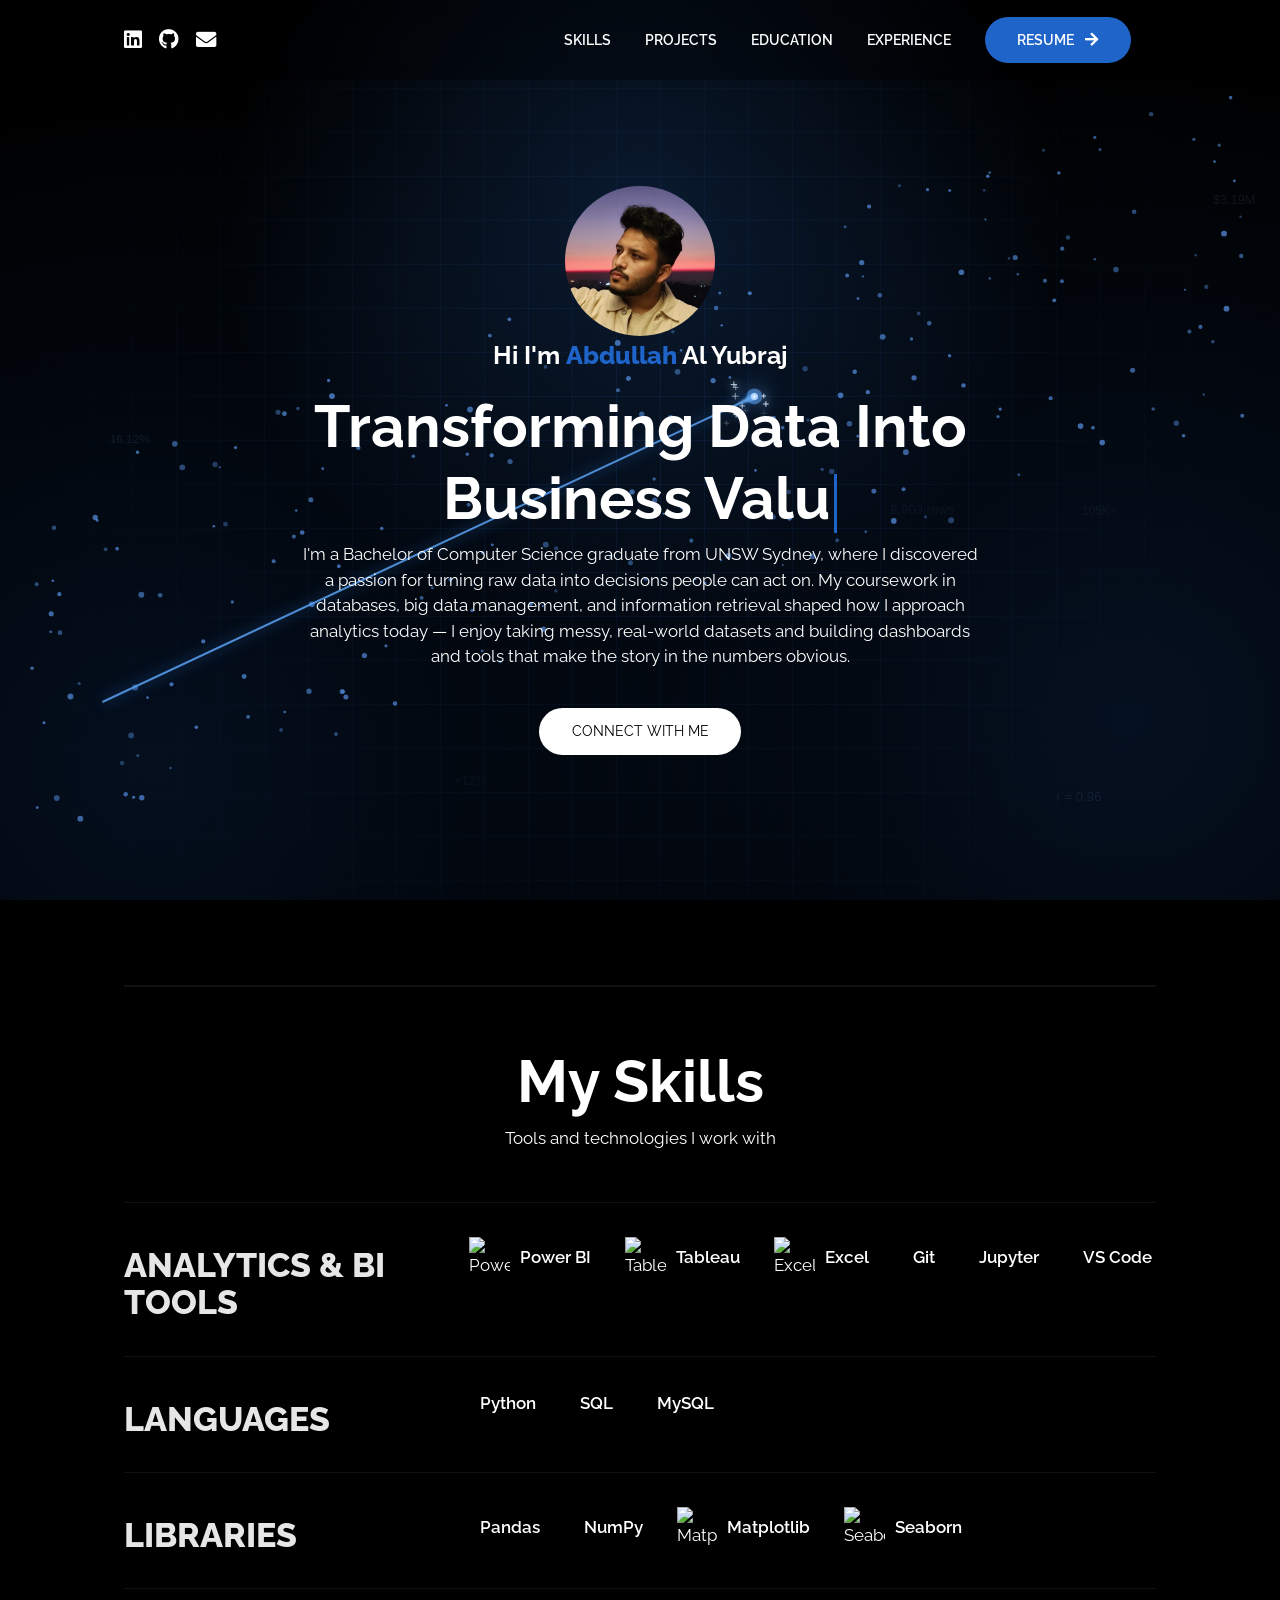
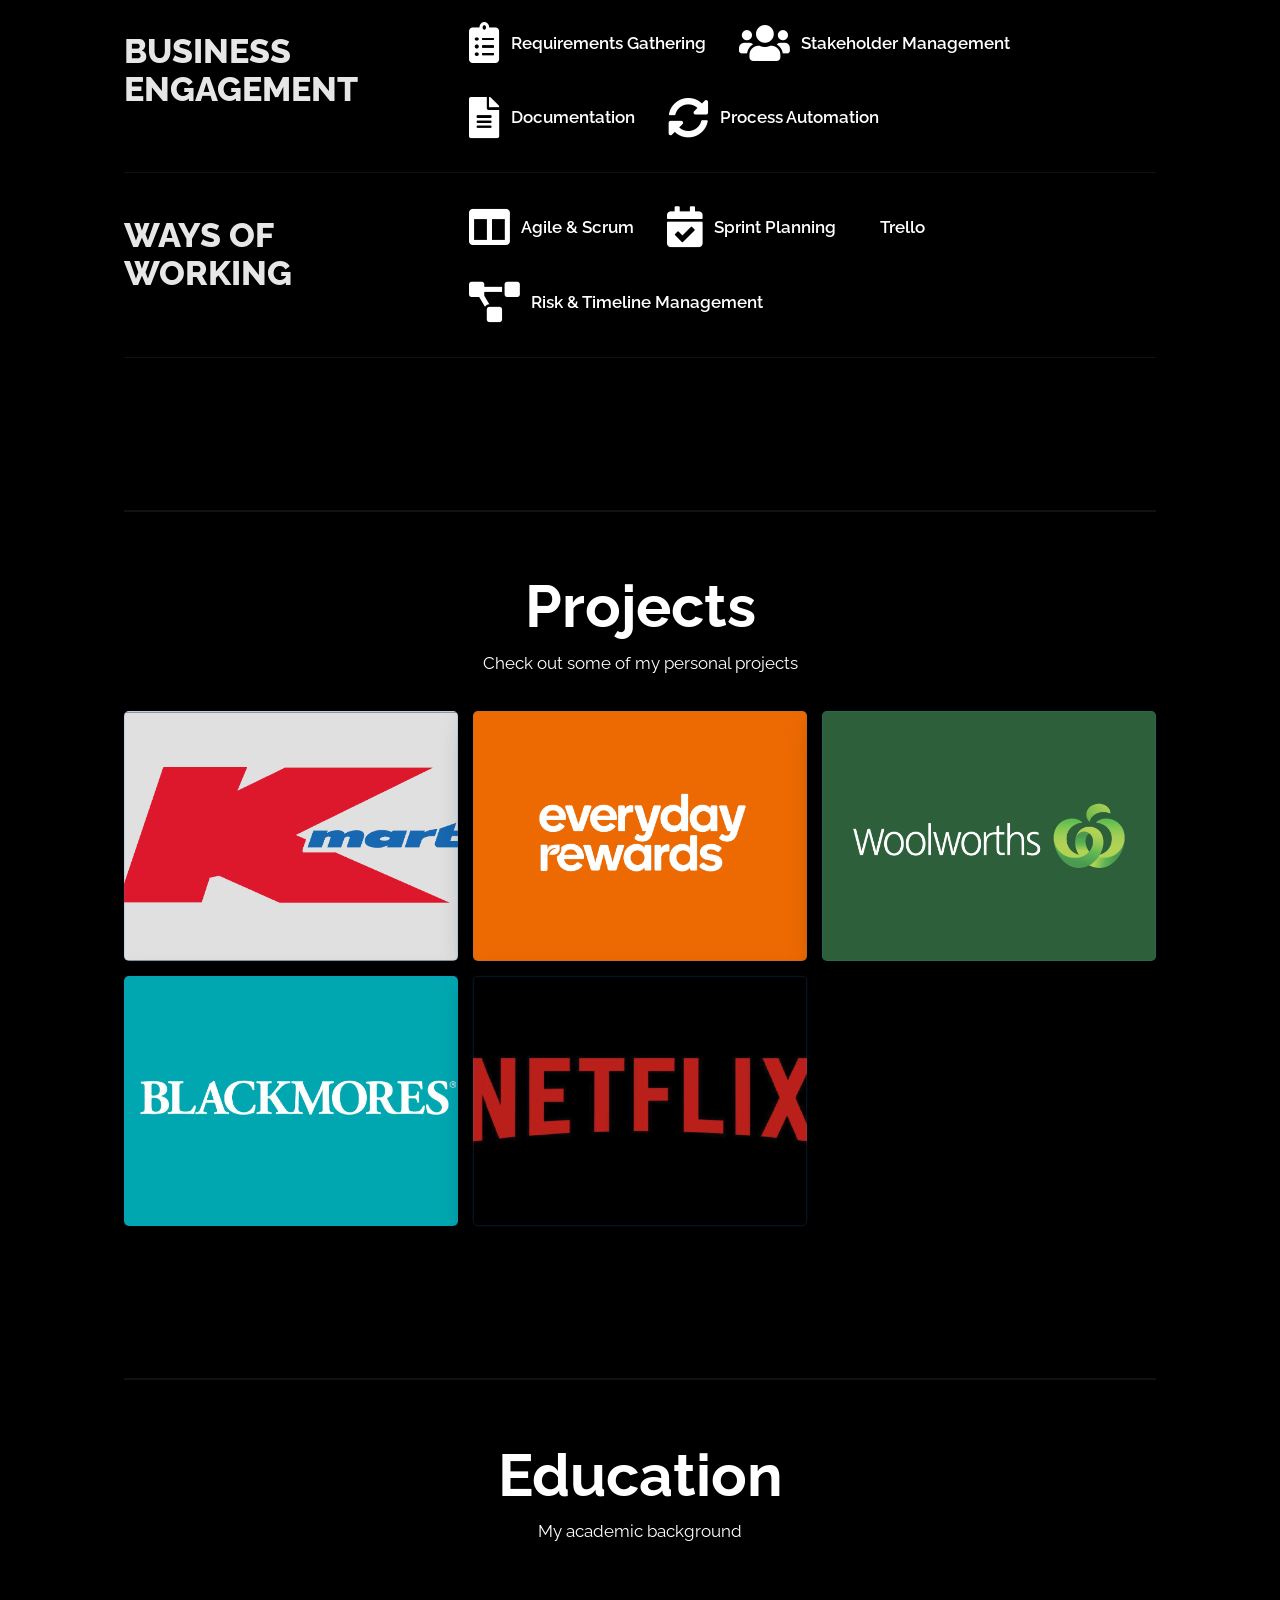
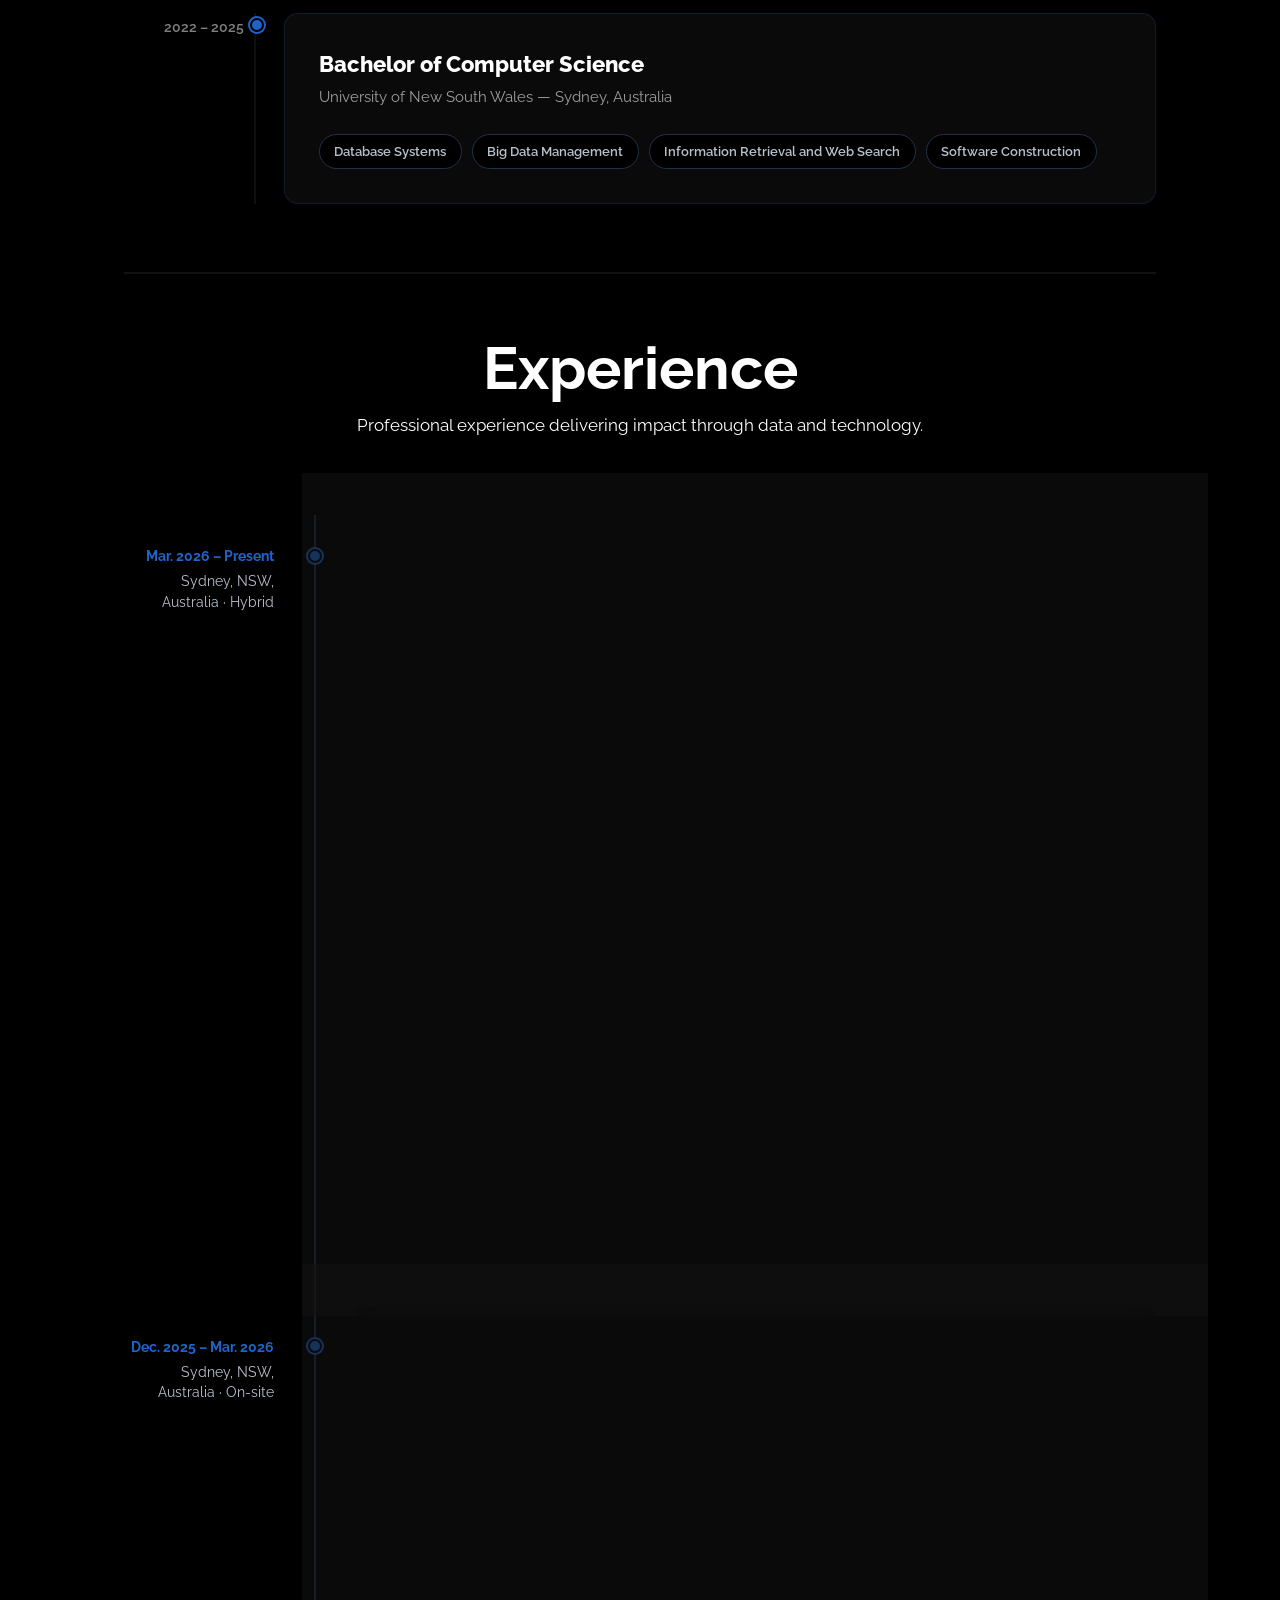
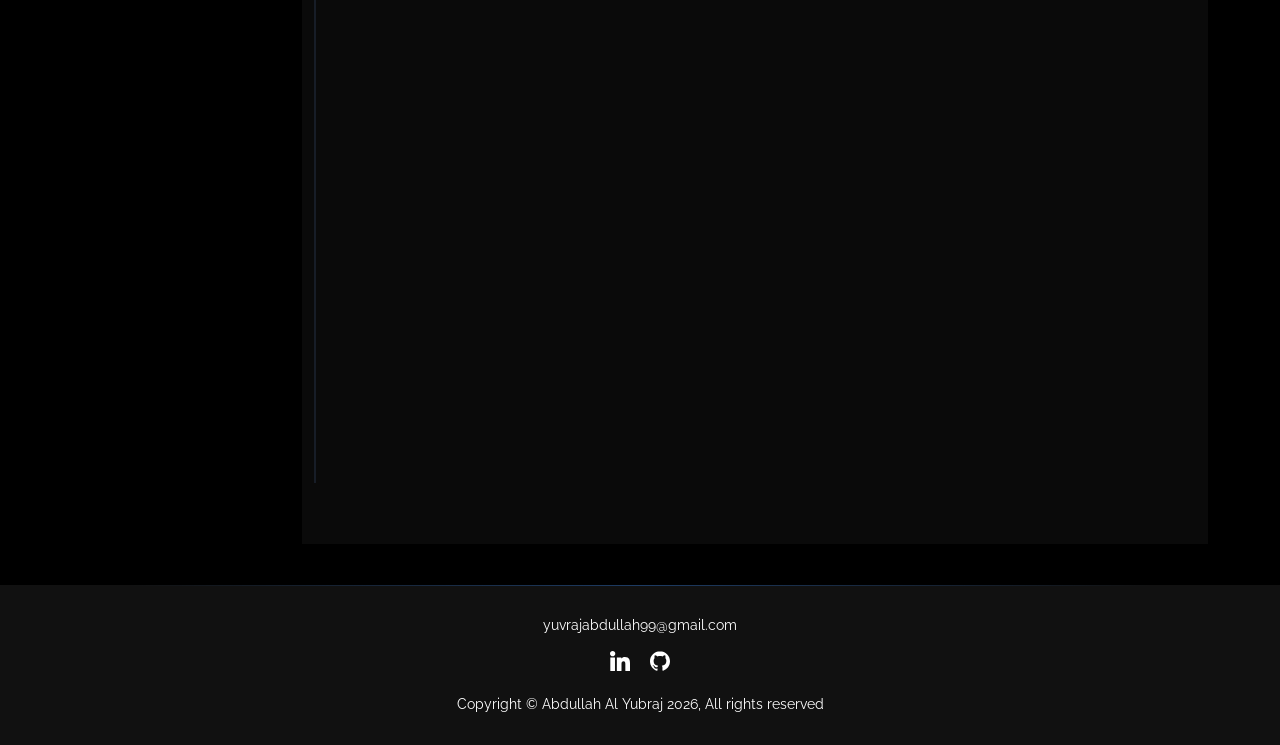
==== index.html @ d374ff78 "Added project files" ====
<!DOCTYPE html>
<html lang="en" data-theme="dark">
  <head>
    <meta charset="UTF-8" />
    <meta name="viewport" content="width=device-width, initial-scale=1.0" />
    <title>Abdullah Al Yubraj | Data Analyst</title>
    <meta name="description" content="Abdullah Al Yubraj | Data Analyst Portfolio" />
    <link rel="stylesheet" href="https://use.fontawesome.com/releases/v5.15.4/css/all.css" integrity="sha384-DyZ88mC6Up2uqS4h/KRgHuoeGwBcD4Ng9SiP4dIRy0EXTlnuz47vAwmeGwVChigm" crossorigin="anonymous" />
    <link rel="stylesheet" href="https://cdn.jsdelivr.net/gh/devicons/devicon@latest/devicon.min.css" />
    <link rel="stylesheet" href="css/style.css" />
    <link rel="stylesheet" href="css/utilities.css" />
    <link rel="stylesheet" href="css/enhancements.css" />
    <link rel="icon" type="image/svg+xml" href="assets/favicon.svg">
  </head>
  <body>
    <div class="page-transition"></div>

    <header id="hero">
      <nav class="navbar">
        <div class="container">
          <div class="nav-social">
            <a href="https://www.linkedin.com/in/abdullah-al-yubraj-245a96209" target="_blank" aria-label="LinkedIn"><i class="fab fa-linkedin"></i></a>
            <a href="https://github.com/yuvrajabdullah99" target="_blank" aria-label="GitHub"><i class="fab fa-github"></i></a>
            <a href="mailto:yuvrajabdullah99@gmail.com" aria-label="Email"><i class="fas fa-envelope"></i></a>
          </div>
          <ul class="nav-menu">
            <li><a class="nav-link" href="#skills">SKILLS</a></li>
            <li><a class="nav-link" href="#projects">PROJECTS</a></li>
            <li><a class="nav-link" href="#education">EDUCATION</a></li>
            <li><a class="nav-link" href="#experience">EXPERIENCE</a></li>
            <li>
              <a class="nav-link btn btn-primary" href="assets/resume/Abdullah_Al_Yubraj_Resume.pdf" target="_blank">RESUME <i class="fas fa-arrow-right"></i></a>
            </li>
          </ul>
          <div class="hamburger">
            <span class="bar"></span>
            <span class="bar"></span>
            <span class="bar"></span>
          </div>
        </div>
      </nav>

      <section class="header-container">
        <img class="profile-image" src="assets/profile.jpg" alt="Abdullah Al Yubraj" />
        <h1>Hi I'm <span class="highlight">Abdullah</span> Al Yubraj</h1>
        <div class="content-text">
          <h2 id="typing-line-1"></h2>
          <h2 id="typing-line-2"></h2>
          <p>I'm a Bachelor of Computer Science graduate from UNSW Sydney, where I discovered a passion for
             turning raw data into decisions people can act on. My coursework in databases, big data
             management, and information retrieval shaped how I approach analytics today — I enjoy taking
             messy, real-world datasets and building dashboards and tools that make the story in the
             numbers obvious.</p>
        </div>
        <a href="#footer" class="btn btn-secondary">Connect With Me</a>
      </section>
    </header>

    <!-- Skills -->
    <section id="skills" class="skills-container container fade-up">
      <div class="division"></div>
      <div class="content-text">
        <h2>My Skills</h2>
        <p>Tools and technologies I work with</p>
      </div>
      <div class="skills-grid">
        <div class="skill-row">
          <h3 class="category-label">Analytics & BI <br>Tools</h3>
          <div class="skill-icons">
            <div class="skill-icon"><img src="https://img.icons8.com/color/96/power-bi.png" alt="Power BI" /><span>Power BI</span></div>
            <div class="skill-icon"><img src="https://img.icons8.com/color/96/tableau-software.png" alt="Tableau" /><span>Tableau</span></div>
            <div class="skill-icon"><img src="https://img.icons8.com/color/96/microsoft-excel-2019--v1.png" alt="Excel" /><span>Excel</span></div>
            <div class="skill-icon"><i class="devicon-git-plain colored"></i><span>Git</span></div>
            <div class="skill-icon"><i class="devicon-jupyter-plain colored"></i><span>Jupyter</span></div>
            <div class="skill-icon"><i class="devicon-vscode-plain colored"></i><span>VS Code</span></div>
          </div>
        </div>
        <div class="skill-row">
          <h3 class="category-label">Languages</h3>
          <div class="skill-icons">
            <div class="skill-icon"><i class="devicon-python-plain colored"></i><span>Python</span></div>
            <div class="skill-icon"><i class="devicon-azuresqldatabase-plain colored"></i><span>SQL</span></div>
            <div class="skill-icon"><i class="devicon-mysql-plain colored"></i><span>MySQL</span></div>
          </div>
        </div>
        <div class="skill-row">
          <h3 class="category-label">Libraries</h3>
          <div class="skill-icons">
            <div class="skill-icon"><i class="devicon-pandas-plain colored"></i><span>Pandas</span></div>
            <div class="skill-icon"><i class="devicon-numpy-plain colored"></i><span>NumPy</span></div>
            <div class="skill-icon"><img src="https://img.icons8.com/color/96/matplotlib.png" alt="Matplotlib" /><span>Matplotlib</span></div>
           <div class="skill-icon"><img src="https://seaborn.pydata.org/_images/logo-mark-lightbg.svg" alt="Seaborn" /><span>Seaborn</span></div>
          </div>
        </div>
        <div class="skill-row">
          <h3 class="category-label">Business <br>Engagement</h3>
          <div class="skill-icons">
            <div class="skill-icon"><i class="fas fa-clipboard-list"></i><span>Requirements Gathering</span></div>
            <div class="skill-icon"><i class="fas fa-users"></i><span>Stakeholder Management</span></div>
            <div class="skill-icon"><i class="fas fa-file-alt"></i><span>Documentation</span></div>
            <div class="skill-icon"><i class="fas fa-sync-alt"></i><span>Process Automation</span></div>
          </div>
        </div>
        <div class="skill-row">
          <h3 class="category-label">Ways of <br>Working</h3>
          <div class="skill-icons">
            <div class="skill-icon"><i class="fas fa-columns"></i><span>Agile & Scrum</span></div>
            <div class="skill-icon"><i class="fas fa-calendar-check"></i><span>Sprint Planning</span></div>
            <div class="skill-icon"><i class="devicon-trello-plain colored"></i><span>Trello</span></div>
            <div class="skill-icon"><i class="fas fa-project-diagram"></i><span>Risk & Timeline Management</span></div>
          </div>
        </div>
      </div>
    </section>

    <!-- Projects -->
    <section id="projects" class="project-container container fade-up">
      <div class="division"></div>
      <div class="content-text">
        <h2>Projects</h2>
        <p>Check out some of my personal projects</p>
      </div>
      <article class="project">
        <!-- Project 1 - KMART -->
        <div class="card project-link-card" data-href="project-kmart.html">
          <div class="project-info">
            <div class="project-bio">
              <h3>Kmart Sales Dashboard</h3>
              <p>Excel · Pivot Tables · Dashboard Design</p>
            </div>
            <div class="project-link">
              <a href="project-kmart.html"><i class="fas fa-globe"></i></a>
            </div>
          </div>
        </div>
        <!-- Project 2 - Everyday Rewards -->
<div class="card project-link-card" data-href="project-edr.html">
  <div class="project-info">
    <div class="project-bio">
      <h3>Everyday Rewards Dashboard</h3>
      <p>Power BI · DAX · Loyalty KPI Tracking</p>
    </div>
    <div class="project-link">
      <a href="project-edr.html"><i class="fas fa-globe"></i></a>
    </div>
  </div>
</div>
        <!-- Project 3 - Woolworths Dark Store Shelf Planner -->
        <div class="card project-link-card" data-href="project-darkstore.html">
          <div class="project-info">
            <div class="project-bio">
              <h3>Dark Store Shelf Planner</h3>
              <p>Excel · Correlation Analysis · Interactive Planner</p>
            </div>
            <div class="project-link">
              <a href="project-darkstore.html"><i class="fas fa-globe"></i></a>
            </div>
          </div>
        </div>
        <!-- Project 4 - Blackmores HR Analytics -->
        <div class="card project-link-card" data-href="project-blackmores.html">
          <div class="project-info">
            <div class="project-bio">
              <h3>Blackmores HR Analytics Dashboard</h3>
              <p>Tableau · Calculated Fields · Attrition Analysis</p>
            </div>
            <div class="project-link">
              <a href="project-blackmores.html"><i class="fas fa-globe"></i></a>
            </div>
          </div>
        </div>
        <!-- Project 5 - Netflix Viewing Analytics -->
        <div class="card project-link-card" data-href="project-netflix.html">
          <div class="project-info">
            <div class="project-bio">
              <h3>Netflix Viewing Analytics</h3>
              <p>Excel · Correlation Analysis · Recommender</p>
            </div>
            <div class="project-link">
              <a href="project-netflix.html"><i class="fas fa-globe"></i></a>
            </div>
          </div>
        </div>
      </article>
    </section>

    <!-- Education -->
    <section id="education" class="timeline-section container fade-up">
      <div class="division"></div>
      <div class="content-text">
        <h2>Education</h2>
        <p>My academic background</p>
      </div>
      <div class="timeline">
        <div class="timeline-item">
          <div class="timeline-date">2022 – 2025</div>
          <div class="timeline-dot"></div>
          <div class="timeline-content">
            <h3>Bachelor of Computer Science</h3>
            <p class="timeline-place">University of New South Wales — Sydney, Australia</p>
            <div class="exp-tech-list">
              <span class="exp-tech">Database Systems</span>
              <span class="exp-tech">Big Data Management</span>
              <span class="exp-tech">Information Retrieval and Web Search</span>
              <span class="exp-tech">Software Construction</span>
            </div>
          </div>
        </div>
      </div>
    </section>

    <!-- Experience -->
     <section id="experience" class="timeline-section container fade-up">
      <div class="division"></div>
      <div class="content-text">
        <h2>Experience</h2>
        <p>Professional experience delivering impact through data and technology.</p>
      </div>

      <div class="exp-timeline">
        <!-- Operations Data Analyst -->
        <div class="exp-entry">
          <div class="exp-date-col">
            <div class="exp-date">Mar. 2026 – Present</div>
            <div class="exp-location">Sydney, NSW, Australia · Hybrid</div>
          </div>
          <div class="exp-dot"></div>
          <div class="exp-card">
            <div class="exp-card__top">
              <div>
                <h3 class="exp-role">Operations Data Analyst</h3>
                <p class="exp-company">The Data Analytics Institute</p>
              </div>
              <span class="exp-badge">Full Time</span>
            </div>
            <p class="exp-desc">An analytics-driven organisation running cohort-based programs, with work spanning marketing performance, learner engagement, and financial reporting.</p>

            <div class="exp-kpi-grid">
              <div class="exp-kpi">
                <div class="exp-kpi__icon"><i class="fas fa-share-alt"></i></div>
                <div><div class="exp-kpi__num">20%</div><div class="exp-kpi__label">Increase in Cross-Channel Engagement</div></div>
              </div>
              <div class="exp-kpi">
                <div class="exp-kpi__icon"><i class="fas fa-graduation-cap"></i></div>
                <div><div class="exp-kpi__num">500+</div><div class="exp-kpi__label">Learners Analysed for Completion Trends</div></div>
              </div>
              <div class="exp-kpi">
                <div class="exp-kpi__icon"><i class="fas fa-bolt"></i></div>
                <div><div class="exp-kpi__num">~30%</div><div class="exp-kpi__label">Reduction in Manual Reporting Time</div></div>
              </div>
            </div>

            <div class="exp-divider"></div>
            <h4 class="exp-subheading"><i class="fas fa-check-circle"></i> Key Contributions</h4>
            <ul class="exp-contrib-list">
              <li><strong>Social Media Analytics:</strong> Analyzed performance across Meta, Instagram, and LinkedIn, tracking 15+ KPIs (engagement rate, CTR, reach) via Buffer and Excel, contributing to a 20% increase in engagement across channels over one quarter.</li>
              <li><strong>Student Survey Analytics:</strong> Built a survey analytics pipeline in LearnWorlds and Looker, analyzing data from 500+ learners to surface completion trends and identify a 12% drop-off point in course progression.</li>
              <li><strong>Finance & Unit-Economics Reporting:</strong> Delivered reporting across 8 cohorts, consolidating data from Pipedrive and GCP into Excel/Sheets models and Looker dashboards.</li>
              <li><strong>Automation & AI Workflows:</strong> Contributed to automation and AI workflows powering dashboards and pipelines across all three rotations, reducing manual reporting time by an estimated 30% through GCP and Sheets-based automation.</li>
            </ul>

            <div class="exp-tech-list">
              <span class="exp-tech">Excel</span>
              <span class="exp-tech">Google Sheets</span>
              <span class="exp-tech">Looker</span>
              <span class="exp-tech">Buffer</span>
              <span class="exp-tech">LearnWorlds</span>
              <span class="exp-tech">Pipedrive</span>
              <span class="exp-tech">GCP</span>
            </div>
          </div>
        </div>

        <!-- Data Analyst Intern -->
        <div class="exp-entry">
          <div class="exp-date-col">
            <div class="exp-date">Dec. 2025 – Mar. 2026</div>
            <div class="exp-location">Sydney, NSW, Australia · On-site</div>
          </div>
          <div class="exp-dot"></div>
          <div class="exp-card">
            <div class="exp-card__top">
              <div>
                <h3 class="exp-role">Data Analyst Intern</h3>
                <p class="exp-company">Lagardere AWPL</p>
              </div>
              <span class="exp-badge">Internship</span>
            </div>
            <p class="exp-desc">A retail and travel operator managing store operations, with category, inventory, and performance reporting across multiple regional teams.</p>

            <div class="exp-kpi-grid">
              <div class="exp-kpi">
                <div class="exp-kpi__icon"><i class="fas fa-database"></i></div>
                <div><div class="exp-kpi__num">5+</div><div class="exp-kpi__label">Source Systems Integrated via Fabric</div></div>
              </div>
              <div class="exp-kpi">
                <div class="exp-kpi__icon"><i class="fas fa-users"></i></div>
                <div><div class="exp-kpi__num">15+</div><div class="exp-kpi__label">Stakeholders Using Dashboards</div></div>
              </div>
              <div class="exp-kpi">
                <div class="exp-kpi__icon"><i class="fas fa-clock"></i></div>
                <div><div class="exp-kpi__num">6+ hrs</div><div class="exp-kpi__label">Manual Work Eliminated per Week</div></div>
              </div>
              <div class="exp-kpi">
                <div class="exp-kpi__icon"><i class="fas fa-tachometer-alt"></i></div>
                <div><div class="exp-kpi__num">40%</div><div class="exp-kpi__label">Faster Reporting Turnaround</div></div>
              </div>
            </div>

            <div class="exp-divider"></div>
            <h4 class="exp-subheading"><i class="fas fa-check-circle"></i> Key Contributions</h4>
            <ul class="exp-contrib-list">
              <li><strong>Data Pipeline Engineering:</strong> Built end-to-end data pipelines in Microsoft Fabric to extract, transform, and load retail data from 5+ source systems, streamlining reporting for store performance, category sales, and inventory metrics.</li>
              <li><strong>Dashboard Development:</strong> Designed and deployed interactive Power BI dashboards tracking category-level sales performance, store/outlet metrics, and inventory levels, used by 15+ stakeholders across 4 regional teams.</li>
              <li><strong>Reporting Automation:</strong> Automated weekly reporting workflows using Power Automate, eliminating 6+ hours of manual work per week and ensuring 100% on-time delivery to leadership.</li>
              <li><strong>Process Improvement:</strong> Streamlined the reporting cycle from raw data extraction to dashboard delivery, cutting turnaround time by 40%.</li>
            </ul>

            <div class="exp-tech-list">
              <span class="exp-tech">Microsoft Fabric</span>
              <span class="exp-tech">Power BI</span>
              <span class="exp-tech">Power Automate</span>
              <span class="exp-tech">Excel</span>
            </div>
          </div>
        </div>
      </div>
    </section>

    <footer id="footer">
      <div class="container">
        <a href="mailto:yuvrajabdullah99@gmail.com">yuvrajabdullah99@gmail.com</a>
        <div class="social">
          <a href="https://www.linkedin.com/in/abdullah-al-yubraj-245a96209" target="_blank"><img src="./assets/linkedin-icon.svg" alt="LinkedIn" /></a>
          <a href="https://github.com/yuvrajabdullah99" target="_blank"><img src="./assets/github-icon.svg" alt="GitHub" /></a>
        </div>
        <p>Copyright &copy; Abdullah Al Yubraj <span id="datee"></span>, All rights reserved</p>
      </div>
    </footer>

    <script src="js/script.js"></script>
    <script src="js/background.js"></script>
  </body>
</html>
---- css/style.css ----
@import url(https://fonts.googleapis.com/css?family=Raleway:100,200,300,400,500,600,700,800,900);

/* Variables */
:root {
  --primary-color: #1F64C9;
  --primary-hover: #1855AD;
  --primary-active: #154A96;
  --secondary-color: #1855AD;
  --light-blue: #EAF3FF;
  --bg-tint: #F7FBFF;
  --bg-primary: #ffffff;
  --text-color: #1E293B;
  --text-color-two: #ffffff;
  --text-secondary: #64748B;
  --text-muted: #94A3B8;
  --bg-secondary: #000000;
  --card-background: #ffffff;
  --bg-secondary-two: #111111;
  --border-color: #E5EAF2;
  --divider-color: #EDF2F7;
  --shadow: 0 10px 30px rgba(15, 23, 42, 0.06);
  --shadow-hover: 0 15px 40px rgba(15, 23, 42, 0.08);

  --weight-small: 400;
  --weight-semibold: 600;
  --weight-bold: 800;

  --width-small: 600px;
  --width-medium: 1100px;
  --width-large: 1300px;
}

[data-theme="dark"] {
  --primary-color: #1F64C9;
  --primary-hover: #2F7BE0;
  --primary-active: #154A96;
  --secondary-color: #2F7BE0;
  --light-blue: rgba(31, 100, 201, 0.18);
  --bg-tint: #0B1220;
  --bg-primary: #000000;
  --text-color: #ffffff;
  --text-color-two: #222222;
  --text-secondary: #B8C2CC;
  --text-muted: #8A94A6;
  --bg-secondary: #ffffff;
  --card-background: #111111;
  --bg-secondary-two: #ffffff;
  --border-color: #22314A;
  --divider-color: #1B2536;
  --shadow: 0 2px 10px rgba(95, 95, 95, 0.2);
  --shadow-hover: 0 6px 20px rgba(31, 100, 201, 0.25);
}

html {
  font-size: 106%;
  scroll-behavior: smooth;
}

* {
  margin: 0;
  padding: 0;
  box-sizing: border-box;
}

ul {
  list-style: none;
}

a {
  text-decoration: none;
  color: var(--text-color);
}

body {
  background: var(--bg-primary);
  color: var(--text-color);
  font-family: "Raleway", sans-serif;
  line-height: 1.5;
}

/* Navbar */
.navbar {
  position: fixed;
  top: 0;
  left: 0;
  right: 0;
  z-index: 20;
  background: var(--bg-primary);
}

.navbar .container {
  display: flex;
  align-items: center;
  justify-content: space-between;
  height: 80px;
  width: 100%;
}

.navbar .nav-menu {
  display: flex;
  align-items: center;
  background: var(--bg-primary);
}

.navbar .nav-link {
  margin: 0 1rem;
  font-size: 0.8rem;
  font-weight: var(--weight-semibold);
}

.navbar .btn {
  margin-right: 1.5rem;
}

.fas.fa-arrow-right {
  margin-left: 0.5rem;
  font-size: 0.9rem;
}

/* Nav Social */
.nav-social {
  display: flex;
  align-items: center;
  gap: 1rem;
}

.nav-social a {
  color: var(--text-color);
  font-size: 1.2rem;
  transition: 0.3s ease;
}

.nav-social a:hover {
  color: var(--primary-color);
}

/* Hamburger */
.hamburger {
  margin-bottom: 0.1rem;
  display: none;
}

.bar {
  display: block;
  width: 23px;
  height: 3px;
  margin: 4px auto;
  transition: all 0.3s ease-in-out;
  border-radius: 30px;
  background-color: var(--bg-secondary);
}

/* Hero */
#hero {
  display: flex;
  flex-direction: column;
}

.profile-image {
  width: 150px;
  height: 150px;
  border-radius: 50%;
  object-fit: cover;
  object-position: center top;
  animation: bounce 1s infinite alternate;
}

@keyframes bounce {
  from { transform: translateY(0px); }
  to { transform: translateY(-10px); }
}

.division {
  width: 100%;
  height: 2px;
  background-color: var(--card-background);
  margin: 2rem 0;
}

/* Fade-in scroll animation */
.fade-up {
  opacity: 0;
  transform: translateY(30px);
  transition: opacity 0.6s ease, transform 0.6s ease;
}

.fade-up.visible {
  opacity: 1;
  transform: translateY(0);
}

/* Skills */
#skills {
  display: flex;
  flex-direction: column;
  margin: 2rem auto 5rem;
}

.skills-grid {
  display: flex;
  flex-direction: column;
  margin-top: 1rem;
}

.skill-row {
  display: grid;
  grid-template-columns: 320px 1fr;
  align-items: flex-start;
  padding: 2rem 0;
  border-top: 1px solid var(--card-background);
  gap: 1.5rem;
}

.skill-row:last-child {
  border-bottom: 1px solid var(--card-background);
}

.category-label {
  font-size: 2rem;
  font-weight: var(--weight-bold);
  text-transform: uppercase;
  color: var(--text-color);
  opacity: 0.9;
  line-height: 1.1;
  padding-top: 0.6rem;
}

.skill-icons {
  display: flex;
  flex-wrap: wrap;
  gap: 2rem;
  align-items: center;
}

.skill-icon {
  display: flex;
  align-items: center;
  gap: 0.6rem;
  transition: 0.3s ease;
}

.skill-icon:hover {
  transform: translateY(-3px);
}

.skill-icon i {
  font-size: 2.4rem;
}

.skill-icon img {
  width: 2.4rem;
  height: 2.4rem;
}

.skill-icon span {
  font-size: 1rem;
  font-weight: var(--weight-semibold);
  color: var(--text-color);
  white-space: nowrap;
}

/* Projects */
#projects {
  display: flex;
  flex-direction: column;
  margin: 2rem auto 5rem;
}

#projects .btn {
  align-self: center;
  margin: 2rem 0;
}

.project {
  display: grid;
  grid-template-columns: repeat(3, 1fr);
  grid-auto-rows: minmax(250px, auto);
  grid-gap: 0.9rem;
}

.card .project-bio p {
  font-size: 0.83rem;
}

.card .project-bio h3 {
  font-size: 0.9rem;
}

.project-info {
  display: flex;
  justify-content: space-between;
  opacity: 0;
  position: relative;
  transition: 0.5s ease-in-out;
}

.project-bio {
  display: flex;
  flex-direction: column;
  justify-content: flex-end;
  position: relative;
  top: 160px;
  left: 10px;
}

/* Timeline (Education & Experience) */
.timeline-section {
  display: flex;
  flex-direction: column;
  margin: 2rem auto;
  padding-bottom: 2rem;
}

#experience {
  margin-bottom: 5rem;
}

.timeline {
  position: relative;
  margin-top: 2rem;
  padding-left: 160px;
}

.timeline::before {
  content: "";
  position: absolute;
  left: 130px;
  top: 0;
  bottom: 0;
  width: 2px;
  background-color: var(--card-background);
}

.timeline-item {
  position: relative;
  display: flex;
  align-items: flex-start;
  margin-bottom: 3rem;
}

.timeline-item:last-child {
  margin-bottom: 0;
}

.timeline-date {
  position: absolute;
  left: -160px;
  width: 120px;
  text-align: right;
  font-size: 0.85rem;
  font-weight: var(--weight-semibold);
  color: var(--text-color);
  opacity: 0.5;
  padding-top: 0.2rem;
}

.timeline-dot {
  position: absolute;
  left: -34px;
  top: 0.3rem;
  width: 14px;
  height: 14px;
  border-radius: 50%;
  background-color: var(--primary-color);
  border: 2px solid var(--bg-primary);
  box-shadow: 0 0 0 2px var(--primary-color);
  flex-shrink: 0;
  animation: pulse 2s infinite;
}

@keyframes pulse {
  0% { box-shadow: 0 0 0 2px var(--primary-color); }
  50% { box-shadow: 0 0 0 6px rgba(31, 100, 201, 0.2); }
  100% { box-shadow: 0 0 0 2px var(--primary-color); }
}

.timeline-content {
  flex: 1;
  padding: 2rem;
  border-radius: 14px;
}

.timeline-content h3 {
  font-size: 1.3rem;
  font-weight: var(--weight-bold);
  color: var(--text-color);
  margin-bottom: 0.3rem;
}

.timeline-place {
  font-size: 0.9rem;
  color: var(--text-color);
  opacity: 0.6;
}

/* Footer */
#footer {
  background: #111111;
}

#footer .container {
  display: flex;
  flex-direction: column;
  align-items: center;
  justify-content: center;
  color: #ffffff;
  min-height: 160px;
  text-align: center;
}

#footer a {
  font-size: 0.8rem;
  color: #fff;
}

#footer a:hover {
  opacity: 0.6;
}

#footer .social {
  margin: 0.9rem 0;
}

#footer .social img {
  width: 20px;
  height: 20px;
}

#footer .social a {
  margin: 0 0.5rem;
}

#footer p {
  font-size: 0.8rem;
}

/* Responsive */
@media (max-width: 1000px) {
  .project {
    grid-template-columns: repeat(2, 1fr);
  }
}

@media (max-width: 768px) {
  .skill-row {
    grid-template-columns: 1fr;
    gap: 1rem;
    padding: 2rem 0;
  }

  .category-label {
    font-size: 1.4rem;
    white-space: normal;
  }

  .skill-icons {
    gap: 1.5rem;
  }

  .timeline {
    padding-left: 100px;
  }

  .timeline::before {
    left: 75px;
  }

  .timeline-date {
    left: -100px;
    width: 65px;
    font-size: 0.72rem;
  }

  .timeline-dot {
    left: -29px;
  }
}

@media (max-width: 670px) {
  .navbar .nav-menu {
    position: fixed;
    right: -100vw;
    top: 4.5rem;
    flex-direction: column;
    width: calc(80% - 10px);
    transition: 0.3s;
    box-shadow: var(--shadow);
    padding: 2rem;
    border-radius: 5px;
    align-items: flex-start;
  }

  .navbar .btn {
    margin: 0;
    margin-top: 1rem;
  }

  .nav-menu.active {
    right: 20px;
  }

  .nav-menu .nav-link {
    font-size: 0.9rem;
    margin: 0 0.2rem;
  }

  .nav-menu li {
    margin-bottom: 0.5rem;
    width: 100%;
  }

  .nav-menu .btn {
    width: 100%;
    text-align: center;
    margin-top: 0.5rem;
  }

  .hamburger {
    display: block;
    cursor: pointer;
    padding: 0.2rem 0.4rem;
  }

  .hamburger.active {
    border: 1px dotted gray;
  }

  .hamburger.active .bar:nth-child(2) {
    opacity: 0;
  }

  .hamburger.active .bar:nth-child(1) {
    transform: translateY(6px) rotate(45deg);
  }

  .hamburger.active .bar:nth-child(3) {
    transform: translateY(-8px) rotate(-45deg);
  }
}

@media (max-width: 600px) {
  .project {
    grid-template-columns: 1fr;
  }

  .header-container .btn {
    border-radius: 5px;
    width: 80%;
  }
}

@media (max-width: 480px) {
  .timeline {
    padding-left: 0;
    padding-top: 1rem;
  }

  .timeline::before {
    left: 6px;
    top: 0;
  }

  .timeline-date {
    position: static;
    width: auto;
    text-align: left;
    margin-bottom: 0.2rem;
  }

  .timeline-dot {
    position: static;
    margin-right: 1rem;
    margin-top: 0.3rem;
    flex-shrink: 0;
  }

  .timeline-item {
    flex-direction: column;
    padding-left: 1.5rem;
  }

  .timeline-content {
    padding: 1.5rem;
  }
}
/* ── Page transition overlay ── */
.page-transition {
  position: fixed;
  top: 0; left: 0;
  width: 100%; height: 100%;
  background: var(--primary-color);
  z-index: 9999;
  transform: translateX(-100%);
  pointer-events: none;
}

.page-transition.is-leaving {
  animation: transitionOut 0.5s cubic-bezier(0.77, 0, 0.18, 1) forwards;
}

.page-transition--enter {
  animation: transitionIn 0.5s cubic-bezier(0.77, 0, 0.18, 1) forwards;
}

@keyframes transitionOut {
  0%   { transform: translateX(-100%); }
  100% { transform: translateX(0%); }
}

@keyframes transitionIn {
  0%   { transform: translateX(0%); }
  100% { transform: translateX(100%); }
}

/* ── Experience Section ── */
.exp-timeline {
  position: relative;
  margin-top: 2.5rem;
  padding-left: 230px;
}

.exp-timeline::before {
  content: "";
  position: absolute;
  left: 190px;
  top: 0;
  bottom: 0;
  width: 2px;
  background: var(--border-color);
}

.exp-entry {
  position: relative;
  display: flex;
  align-items: flex-start;
  margin-bottom: 3rem;
}

.exp-entry:last-child { margin-bottom: 0; }

.exp-date-col {
  position: absolute;
  left: -230px;
  width: 150px;
  text-align: right;
  padding-top: 1.8rem;
}

.exp-date { font-size: 0.85rem; font-weight: 700; color: var(--primary-color); }
.exp-location { font-size: 0.8rem; color: var(--text-secondary); margin-top: 0.25rem; }

.exp-dot {
  position: absolute;
  left: -46px;
  top: 2rem;
  width: 14px;
  height: 14px;
  border-radius: 50%;
  background-color: var(--primary-color);
  border: 2px solid var(--bg-primary);
  box-shadow: 0 0 0 2px var(--primary-color);
  flex-shrink: 0;
  animation: pulse 2s infinite;
}

.exp-card {
  flex: 1;
  background: var(--card-background);
  border: 1px solid var(--border-color);
  border-radius: 14px;
  padding: 2rem;
  box-shadow: var(--shadow);
  transition: box-shadow 0.3s ease;
}

.exp-card:hover { box-shadow: var(--shadow-hover); }

.exp-card__top {
  display: flex;
  justify-content: space-between;
  align-items: flex-start;
  gap: 1rem;
  flex-wrap: wrap;
}

.exp-role { font-size: 1.3rem; font-weight: 800; color: var(--text-color); margin-bottom: 0.2rem; }
.exp-company { font-size: 1rem; font-weight: 600; color: var(--primary-color); }

.exp-badge {
  font-size: 0.7rem;
  font-weight: 700;
  text-transform: uppercase;
  letter-spacing: 0.03em;
  color: var(--primary-color);
  background: var(--light-blue);
  border: 1px solid var(--primary-color);
  padding: 0.35rem 0.8rem;
  border-radius: 20px;
  white-space: nowrap;
}

.exp-desc { margin-top: 0.9rem; color: var(--text-secondary); font-size: 0.92rem; line-height: 1.6; }

.exp-kpi-grid {
  display: grid;
  grid-template-columns: repeat(auto-fit, minmax(150px, 1fr));
  gap: 1rem;
  margin-top: 1.5rem;
}

.exp-kpi {
  display: flex;
  align-items: center;
  gap: 0.9rem;
  background: var(--bg-tint);
  border: 1px solid var(--border-color);
  border-radius: 10px;
  padding: 1rem;
}

.exp-kpi__icon {
  width: 38px;
  height: 38px;
  border-radius: 50%;
  background: var(--light-blue);
  display: flex;
  align-items: center;
  justify-content: center;
  flex-shrink: 0;
}

.exp-kpi__icon i { color: var(--primary-color); font-size: 0.95rem; }
.exp-kpi__num { font-size: 1.15rem; font-weight: 800; color: var(--primary-active); line-height: 1.1; }
.exp-kpi__label { font-size: 0.75rem; color: var(--text-secondary); margin-top: 0.15rem; }

.exp-divider { height: 1px; background: var(--divider-color); margin: 1.7rem 0 1.3rem; }

.exp-subheading {
  display: flex;
  align-items: center;
  gap: 0.5rem;
  font-size: 0.95rem;
  font-weight: 700;
  color: var(--text-color);
  text-transform: uppercase;
  letter-spacing: 0.03em;
  margin-bottom: 0.9rem;
}

.exp-subheading i { color: var(--primary-color); }

.exp-contrib-list { display: flex; flex-direction: column; gap: 0.6rem; }

.exp-contrib-list li {
  position: relative;
  padding-left: 1.1rem;
  font-size: 0.9rem;
  color: var(--text-secondary);
  line-height: 1.55;
}

.exp-contrib-list li::before {
  content: "";
  position: absolute;
  left: 0;
  top: 0.55rem;
  width: 5px;
  height: 5px;
  border-radius: 50%;
  background: var(--primary-color);
}

.exp-contrib-list li strong { color: var(--text-color); font-weight: 600; }

.exp-tech-list { display: flex; flex-wrap: wrap; gap: 0.6rem; margin-top: 1.5rem; }

.exp-tech {
  font-size: 0.78rem;
  font-weight: 600;
  color: var(--text-secondary);
  background: var(--bg-primary);
  border: 1px solid var(--border-color);
  padding: 0.4rem 0.85rem;
  border-radius: 20px;
  transition: 0.25s ease;
}

.exp-tech:hover {
  background: var(--light-blue);
  border-color: var(--primary-color);
  color: var(--primary-color);
}

/* Responsive */
@media (max-width: 768px) {
  .exp-timeline { padding-left: 140px; }
  .exp-timeline::before { left: 105px; }
  .exp-date-col { left: -140px; width: 75px; }
  .exp-dot { left: -41px; }
  .exp-card { padding: 1.5rem; }
}

@media (max-width: 480px) {
  .exp-timeline { padding-left: 0; padding-top: 1rem; }
  .exp-timeline::before { left: 6px; top: 0; }
  .exp-date-col { position: static; width: auto; text-align: left; padding-top: 0; margin-bottom: 0.4rem; }
  .exp-dot { position: static; margin-right: 1rem; margin-top: 0.3rem; flex-shrink: 0; }
  .exp-entry { flex-direction: column; padding-left: 1.5rem; }
  .exp-card { padding: 1.25rem; }
  .exp-kpi-grid { grid-template-columns: 1fr; }
}
---- css/utilities.css ----
.container {
  max-width: var(--width-medium);
  margin: 0 auto;
  padding: 1rem 2rem;
}

/* Highlight */
.highlight {
  color: var(--primary-color);
  font-weight: var(--weight-bold);
}

/* Buttons */
.btn {
  display: inline-block;
  padding: 0.75rem 1.9rem;
  border-radius: 30px;
  text-transform: uppercase;
  font-size: 0.82rem;
  transition: 0.3s;
}

.btn-primary {
  background: var(--primary-color);
  color: #ffffff;
}

.btn-secondary:hover {
  color: #fff;
}

.btn-secondary {
  margin: 5px 0;
  background-color: var(--bg-secondary);
  color: var(--bg-primary);
  position: relative;
  overflow: hidden;
  z-index: 0;
  transition: color 0.35s ease;
}

.btn-secondary::before {
  content: '';
  position: absolute;
  inset: 0;
  background: var(--primary-color);
  transform: scaleX(0);
  transform-origin: left;
  transition: transform 0.35s cubic-bezier(0.77, 0, 0.18, 1);
  z-index: -1;
}

.btn-secondary:hover::before {
  transform: scaleX(1);
}

.btn-secondary:hover {
  color: #000;
}

/* Dark mode toggle */
#switch {
  display: none;
}

.toggle-icons {
  display: flex;
  justify-content: space-between;
  align-items: center;
  cursor: pointer;
}

.toggle-icons > img {
  transition: 0.6s cubic-bezier(0.23, 1, 0.32, 1);
  width: 30px;
}

.moon {
  transform: rotate(10deg);
}

#switch:checked + .toggle-icons .moon {
  transform: rotate(250deg);
}

#switch:checked + .toggle-icons .sun {
  transform: rotate(100deg);
}

/* Header */
.header-container {
  display: flex;
  flex-direction: column;
  align-items: center;
  justify-content: center;
  min-height: 100vh;
  padding: 80px 1rem 2rem;
  margin-top: 0;
}

.header-container > div {
  margin-top: 1rem;
}

.content-text {
  text-align: center;
  margin: 1.5rem 0;
}

.content-text h2 {
  font-size: 3.5rem;
  line-height: 1.2;
  transition: 0.2s ease-in-out;
}

.content-text p {
  padding: 0.5rem;
  margin: 0 auto;
  max-width: 700px;
}

/* Typing cursor */
.typing-cursor {
  display: inline-block;
  width: 3px;
  height: 1em;
  background-color: var(--primary-color);
  margin-left: 4px;
  vertical-align: middle;
  animation: blink 0.8s step-end infinite;
}

@keyframes blink {
  0%, 100% { opacity: 1; }
  50% { opacity: 0; }
}

/* Project cards */
.card {
  padding: 1rem;
  background: var(--card-background);
  color: #ffffff;
  border-radius: 5px;
  transition: 0.4s ease-in-out;
  cursor: pointer;
}

.card a {
  color: #ffffff;
  transition: 0.25s ease-in-out;
  font-size: 1.1rem;
  margin-right: 0.3rem;
}

.card a:hover {
  color: var(--primary-color);
}

.card:hover {
  box-shadow: inset 0 100px 1000px 10px rgba(0, 0, 0, 0.8);
}

.card:hover .project-info {
  opacity: 1;
}

.card:nth-child(1) { background: #e0e0e0 url(../assets/project/kmart-logo.png) center center/cover; }
.card:nth-child(2) { background: #ed6a02 url(../assets/project/edr-logo.jpg) center center/cover; }
.card:nth-child(3) { background: #2d603a url(../assets/project/woolworths-darkstore-logo.png) center center/cover; }
.card:nth-child(4) { background: #00a7b0 url(../assets/project/blackmores-logo.jpg) center center/cover; }
.card:nth-child(5) { background: #000000 url(../assets/project/netflix-logo.png) center center/cover; }

/* Responsive */
@media (max-width: 768px) {
  .header-container {
    text-align: center;
  }

  .content-text h2 {
    font-size: 2.5rem;
  }
}
---- css/enhancements.css ----
/* ============================================
   Visual depth enhancements — dark mode only
   Loaded on every page after all other stylesheets.
   Makes cards feel like they float above the animated
   background instead of sitting as flat rectangles.
   ============================================ */

/* Frosted glass nav bars, so scrolled content softly shows through */
[data-theme="dark"] .navbar {
  background: rgba(0, 0, 0, 0.3) !important;
  backdrop-filter: blur(16px);
  -webkit-backdrop-filter: blur(16px);
}

@media (min-width: 671px) {
  [data-theme="dark"] .navbar .nav-menu {
    background: transparent !important;
  }
}

@media (max-width: 670px) {
  [data-theme="dark"] .navbar .nav-menu {
    background: rgba(17, 17, 17, 0.9) !important;
    backdrop-filter: blur(14px);
    -webkit-backdrop-filter: blur(14px);
  }
}

[data-theme="dark"] .pw-topbar {
  background: rgba(0, 0, 0, 0.3) !important;
  backdrop-filter: blur(16px);
  -webkit-backdrop-filter: blur(16px);
}

/* Homepage project grid cards: keep their own background images intact,
   just add ambient lift and a soft blue-tinted glow */
[data-theme="dark"] .card {
  border: 1px solid rgba(47, 123, 224, 0.16);
  box-shadow: 0 10px 30px rgba(0, 0, 0, 0.45), 0 0 0 1px rgba(47, 123, 224, 0.05);
}

[data-theme="dark"] .card:hover {
  transform: translateY(-4px);
  box-shadow:
    inset 0 100px 1000px 10px rgba(0, 0, 0, 0.8),
    0 16px 40px rgba(31, 100, 201, 0.25),
    0 0 0 1px rgba(47, 123, 224, 0.35);
}

/* Experience cards: glassy, floating panels */
[data-theme="dark"] .exp-card {
  background: rgba(17, 17, 17, 0.6);
  backdrop-filter: blur(12px);
  -webkit-backdrop-filter: blur(12px);
  border: 1px solid rgba(47, 123, 224, 0.16);
  box-shadow: 0 10px 34px rgba(0, 0, 0, 0.4), 0 0 0 1px rgba(47, 123, 224, 0.04);
  transition: box-shadow 0.35s ease, transform 0.35s ease, border-color 0.35s ease;
}

[data-theme="dark"] .exp-card:hover {
  transform: translateY(-3px);
  border-color: rgba(47, 123, 224, 0.4);
  box-shadow: 0 18px 46px rgba(31, 100, 201, 0.22), 0 0 0 1px rgba(47, 123, 224, 0.15);
}

/* Timeline content cards (education) get the same treatment */
[data-theme="dark"] .timeline-content {
  background: rgba(17, 17, 17, 0.6);
  backdrop-filter: blur(12px);
  -webkit-backdrop-filter: blur(12px);
  border: 1px solid rgba(47, 123, 224, 0.16);
  box-shadow: 0 10px 30px rgba(0, 0, 0, 0.4), 0 0 0 1px rgba(47, 123, 224, 0.04);
  transition: box-shadow 0.35s ease, transform 0.35s ease, border-color 0.35s ease;
}

[data-theme="dark"] .timeline-content:hover {
  transform: translateY(-3px);
  border-color: rgba(47, 123, 224, 0.4);
  box-shadow: 0 18px 46px rgba(31, 100, 201, 0.22), 0 0 0 1px rgba(47, 123, 224, 0.15);
}

/* Project page: problem cards, recommendation cards, screenshots */
[data-theme="dark"] .pw-prob-card,
[data-theme="dark"] .pw-rec-card {
  background: rgba(17, 17, 17, 0.55);
  backdrop-filter: blur(10px);
  -webkit-backdrop-filter: blur(10px);
  box-shadow: 0 8px 26px rgba(0, 0, 0, 0.4), 0 0 0 1px rgba(47, 123, 224, 0.05);
  transition: border-color 0.3s ease, transform 0.3s ease, box-shadow 0.3s ease;
}

[data-theme="dark"] .pw-prob-card:hover,
[data-theme="dark"] .pw-rec-card:hover {
  transform: translateY(-3px);
  box-shadow: 0 14px 36px rgba(31, 100, 201, 0.2), 0 0 0 1px rgba(47, 123, 224, 0.2);
}

[data-theme="dark"] .pw-screenshot {
  box-shadow: 0 10px 34px rgba(0, 0, 0, 0.45);
}

[data-theme="dark"] .pw-screenshot:hover {
  box-shadow: 0 16px 44px rgba(31, 100, 201, 0.22);
}

/* KPI, insight, and mini cards across every project page
   (Kmart, EDR, Blackmores, Netflix, Dark Store prefixes) */
[data-theme="dark"] .pk-kpi-card,
[data-theme="dark"] .pe-kpi-card,
[data-theme="dark"] .pbm-kpi-card,
[data-theme="dark"] .pnf-kpi-card,
[data-theme="dark"] .pds-kpi-card,
[data-theme="dark"] .pk-insight-card,
[data-theme="dark"] .pe-insight-card,
[data-theme="dark"] .pbm-insight-card,
[data-theme="dark"] .pnf-insight-card,
[data-theme="dark"] .pds-insight-card,
[data-theme="dark"] .pk-mini-card,
[data-theme="dark"] .pbm-mini-card,
[data-theme="dark"] .pnf-mini-card,
[data-theme="dark"] .pds-mini-card {
  background: rgba(17, 17, 17, 0.55);
  backdrop-filter: blur(10px);
  -webkit-backdrop-filter: blur(10px);
  box-shadow: 0 8px 24px rgba(0, 0, 0, 0.4), 0 0 0 1px rgba(47, 123, 224, 0.05);
  transition: border-color 0.3s ease, transform 0.3s ease, box-shadow 0.3s ease;
}

[data-theme="dark"] .pk-kpi-card:hover,
[data-theme="dark"] .pe-kpi-card:hover,
[data-theme="dark"] .pbm-kpi-card:hover,
[data-theme="dark"] .pnf-kpi-card:hover,
[data-theme="dark"] .pds-kpi-card:hover {
  transform: translateY(-3px);
  box-shadow: 0 14px 34px rgba(31, 100, 201, 0.2), 0 0 0 1px rgba(47, 123, 224, 0.25);
}

/* Footer: subtle top glow line instead of a hard flat edge */
[data-theme="dark"] footer {
  position: relative;
}

[data-theme="dark"] footer::before {
  content: "";
  position: absolute;
  top: 0; left: 10%; right: 10%;
  height: 1px;
  background: linear-gradient(90deg, transparent, rgba(47, 123, 224, 0.4), transparent);
}
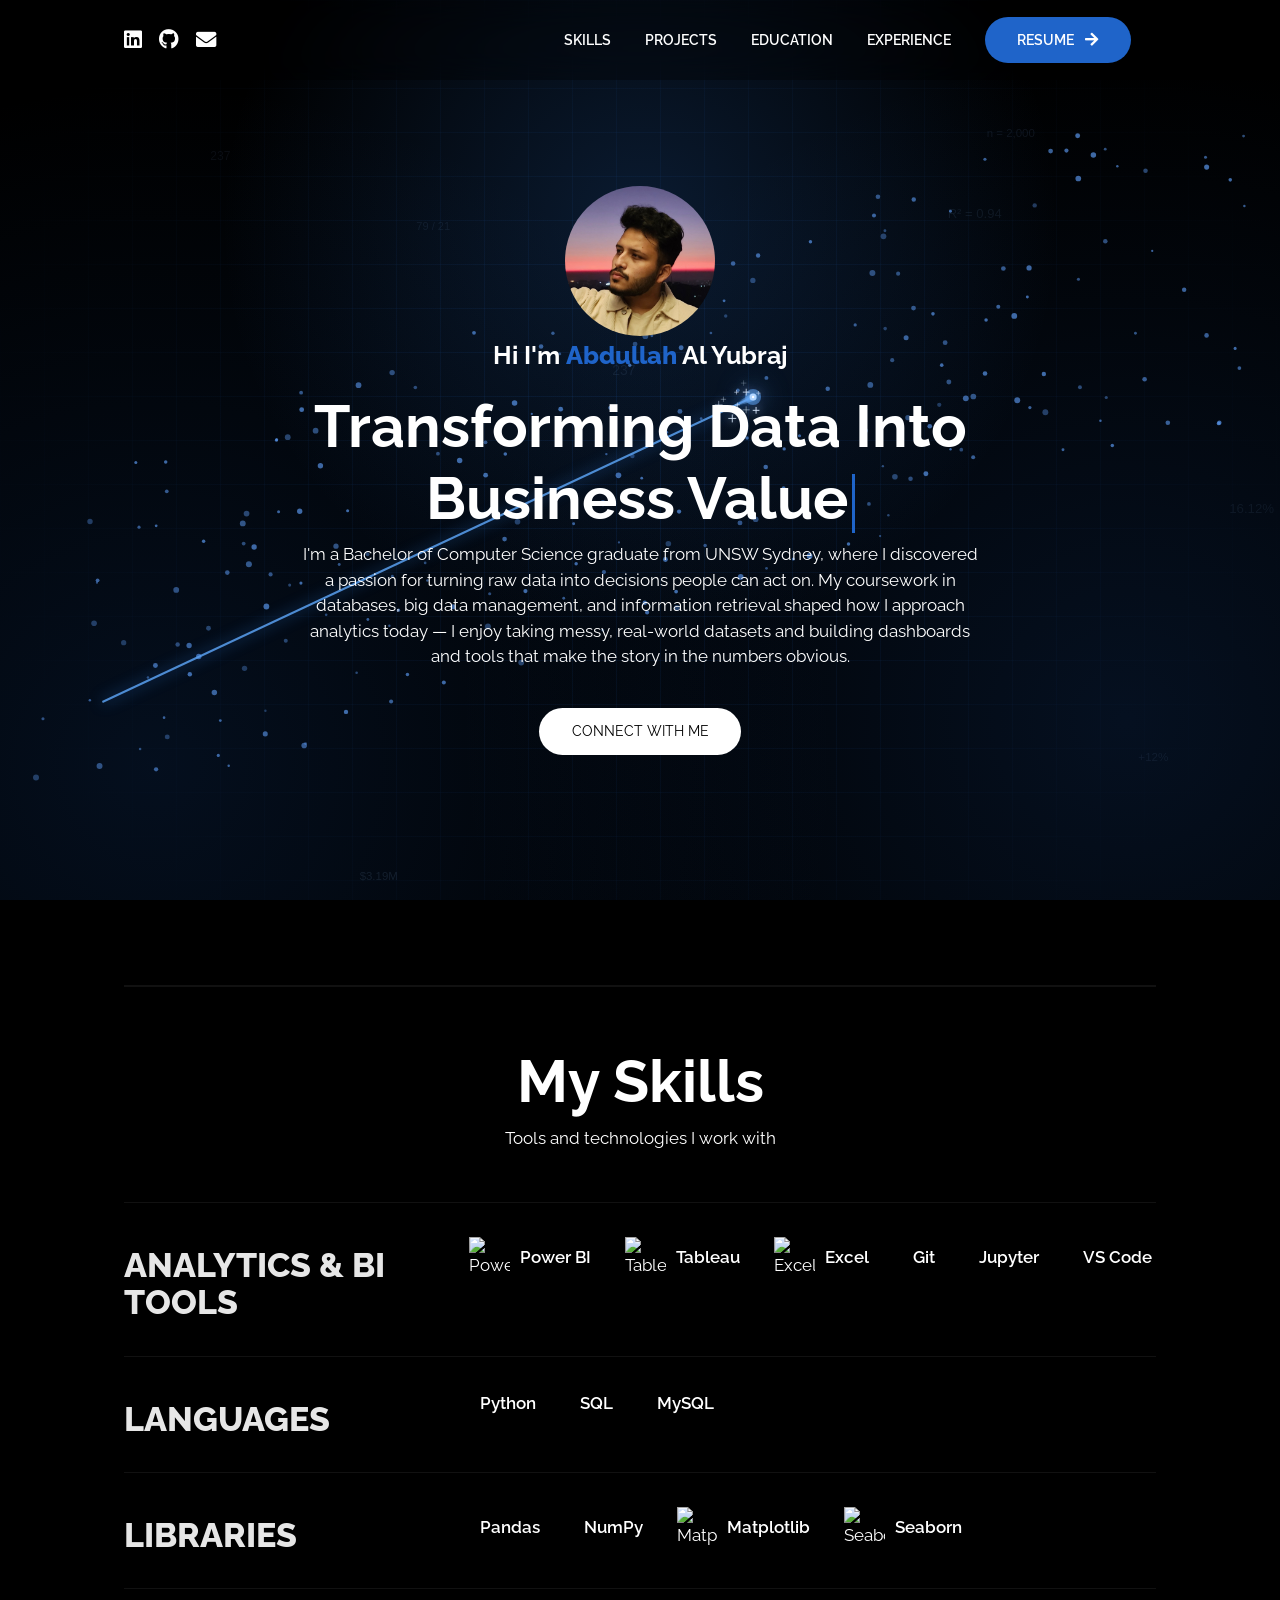
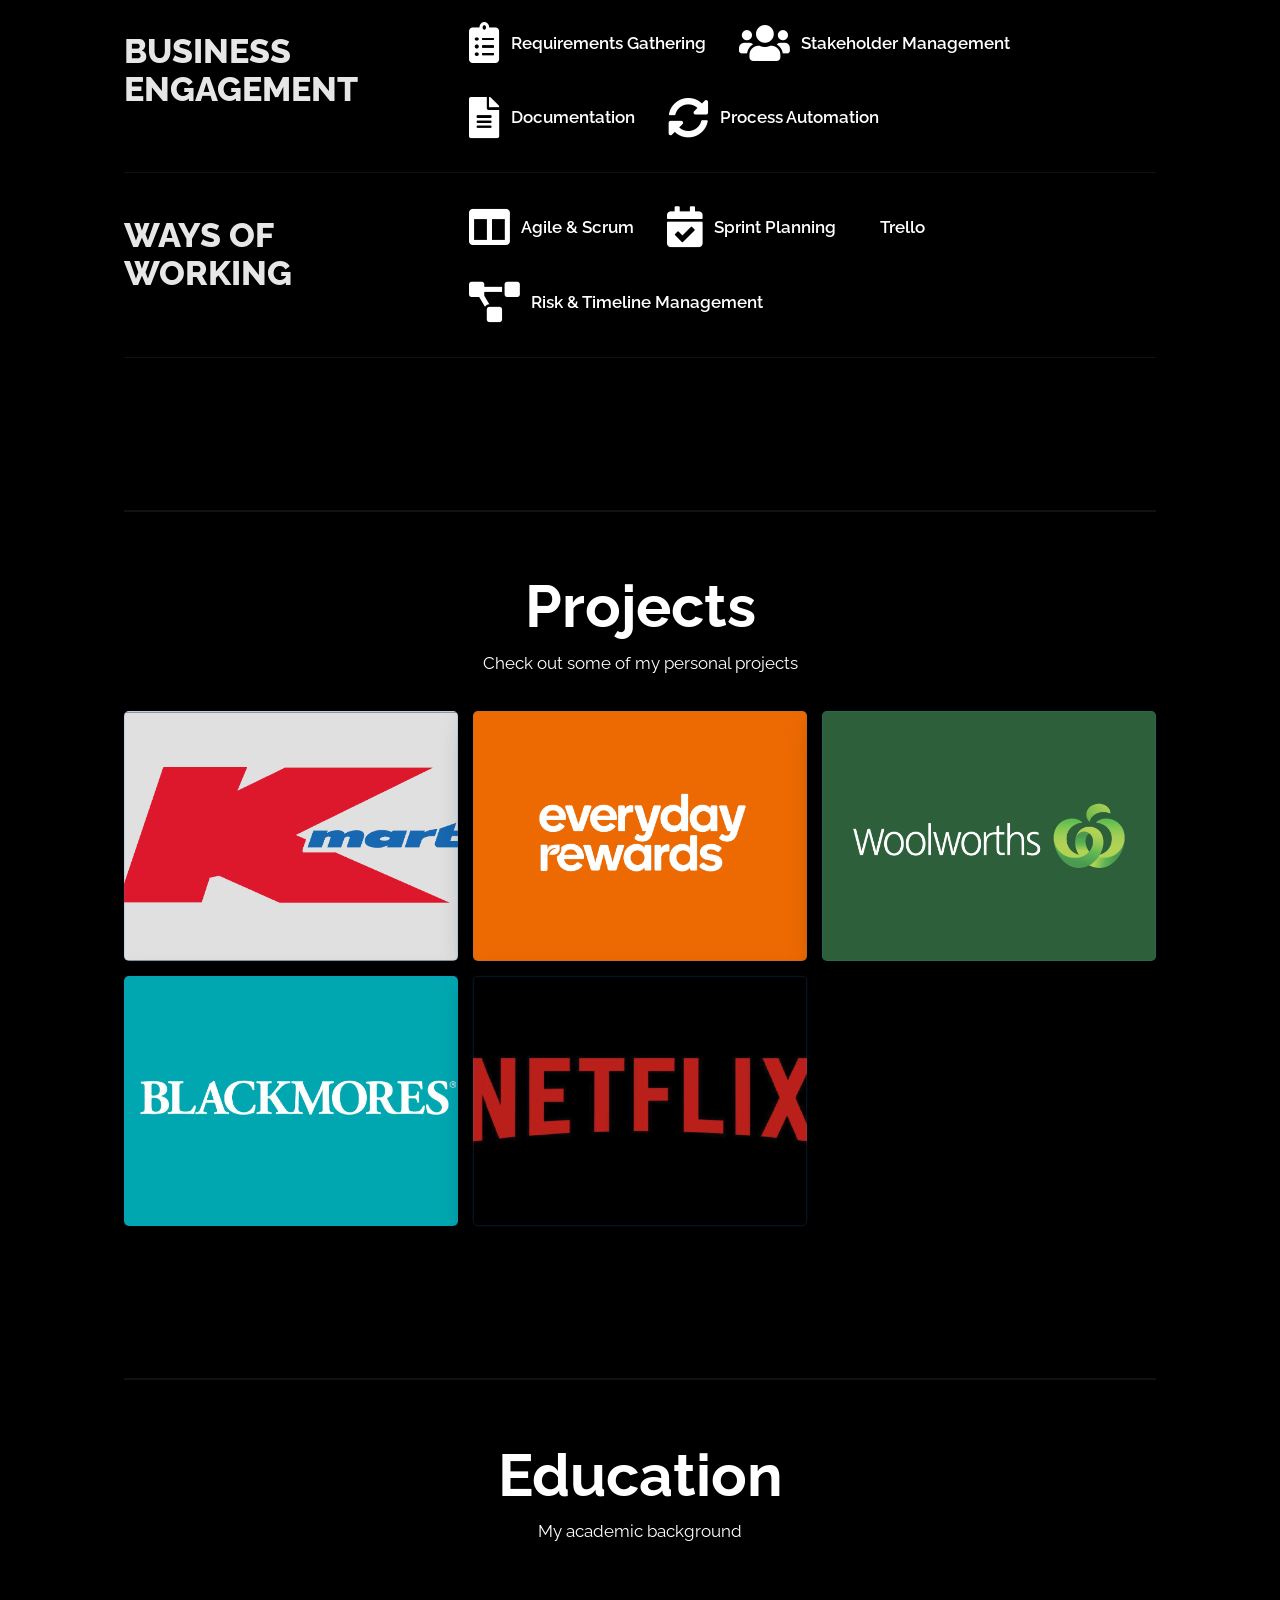
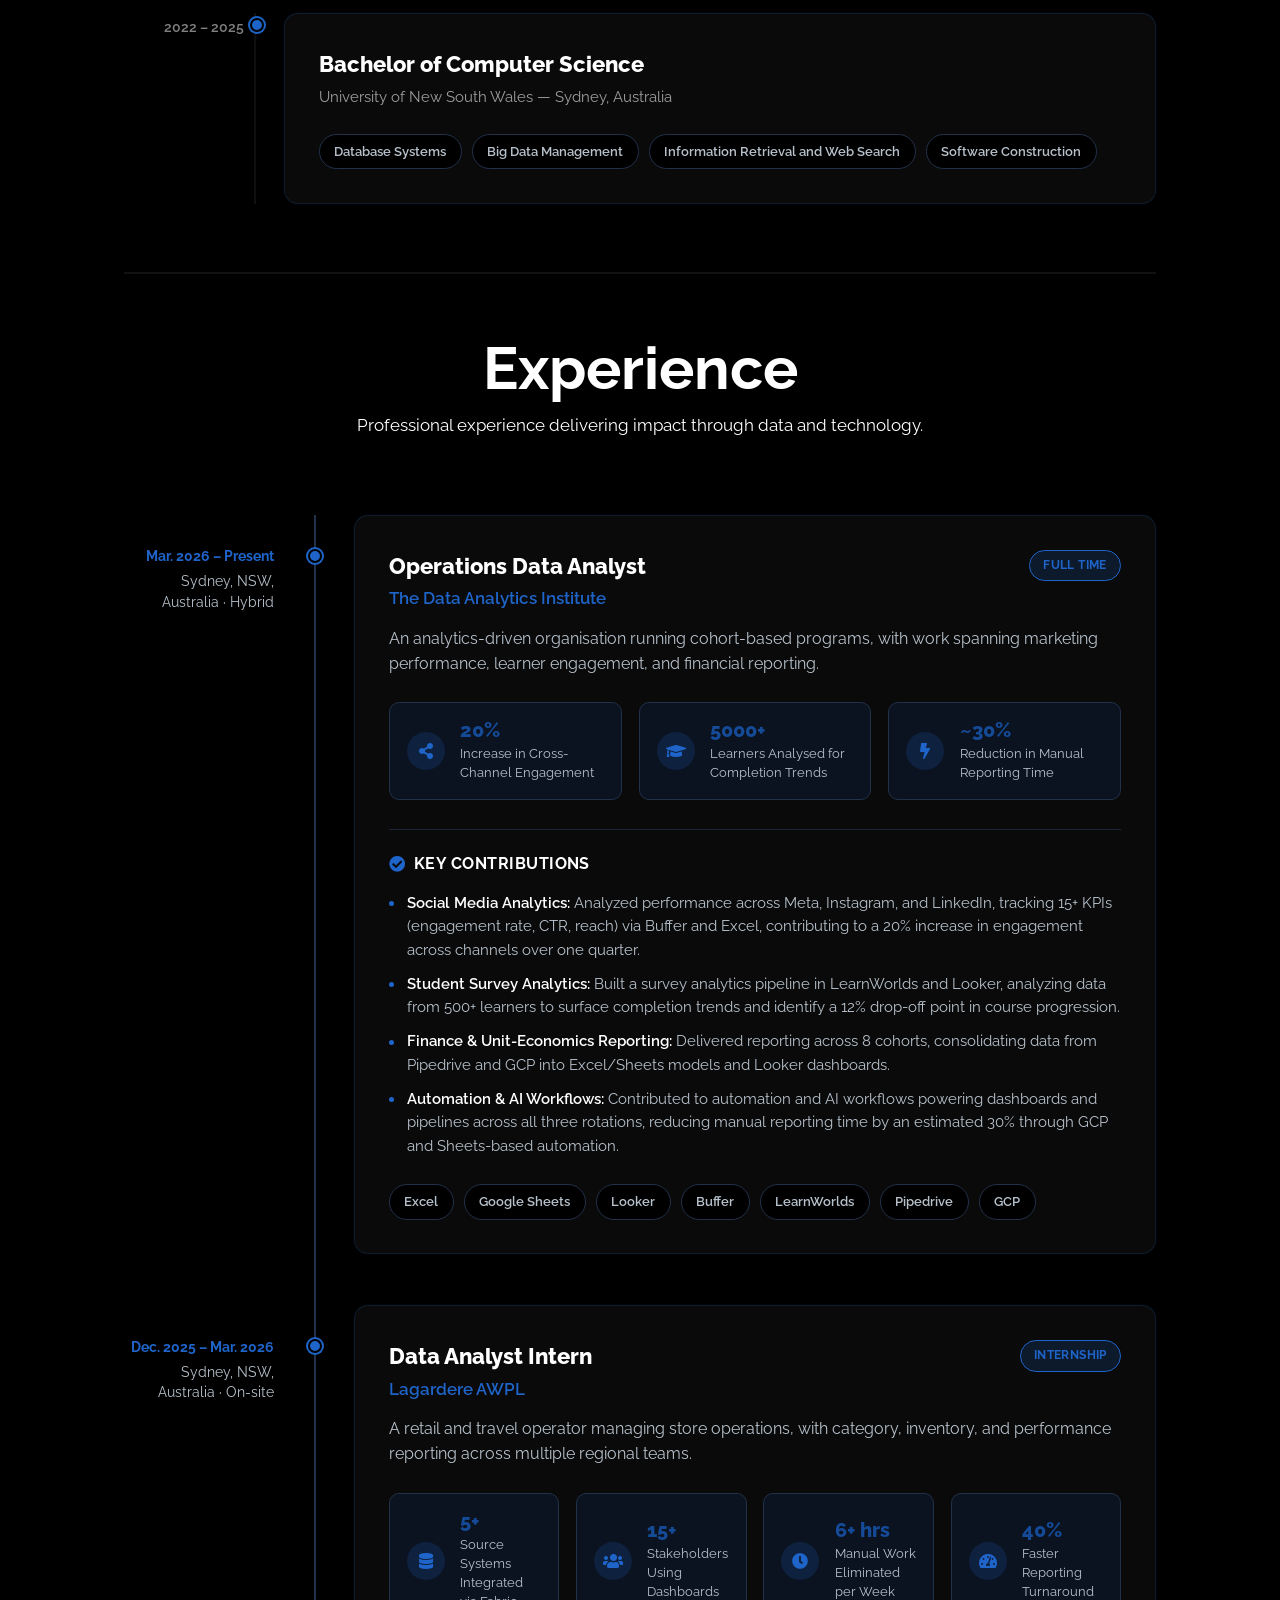
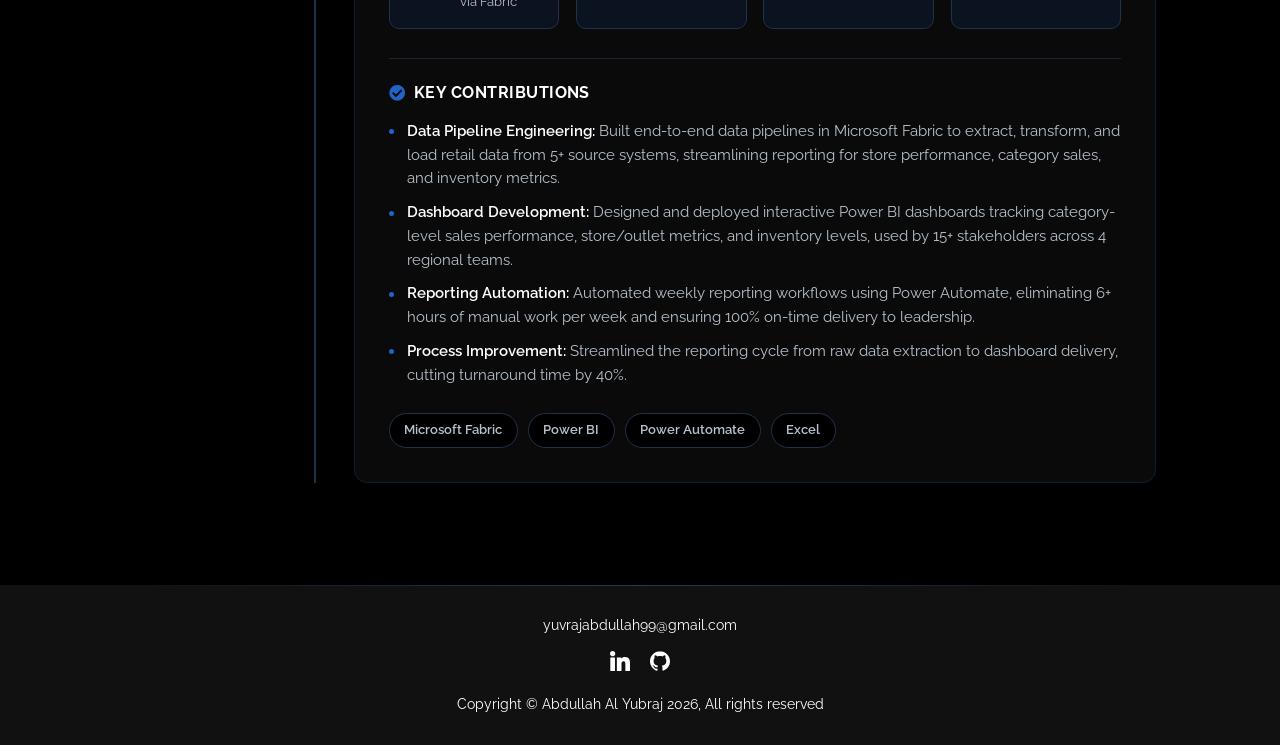
==== commit a7279c3d: "Update index.html" ====
--- a/index.html
+++ b/index.html
@@ -242,7 +242,7 @@
               </div>
               <div class="exp-kpi">
                 <div class="exp-kpi__icon"><i class="fas fa-graduation-cap"></i></div>
-                <div><div class="exp-kpi__num">500+</div><div class="exp-kpi__label">Learners Analysed for Completion Trends</div></div>
+                <div><div class="exp-kpi__num">5000+</div><div class="exp-kpi__label">Learners Analysed for Completion Trends</div></div>
               </div>
               <div class="exp-kpi">
                 <div class="exp-kpi__icon"><i class="fas fa-bolt"></i></div>
@@ -341,4 +341,4 @@
     <script src="js/script.js"></script>
     <script src="js/background.js"></script>
   </body>
-</html>+</html>
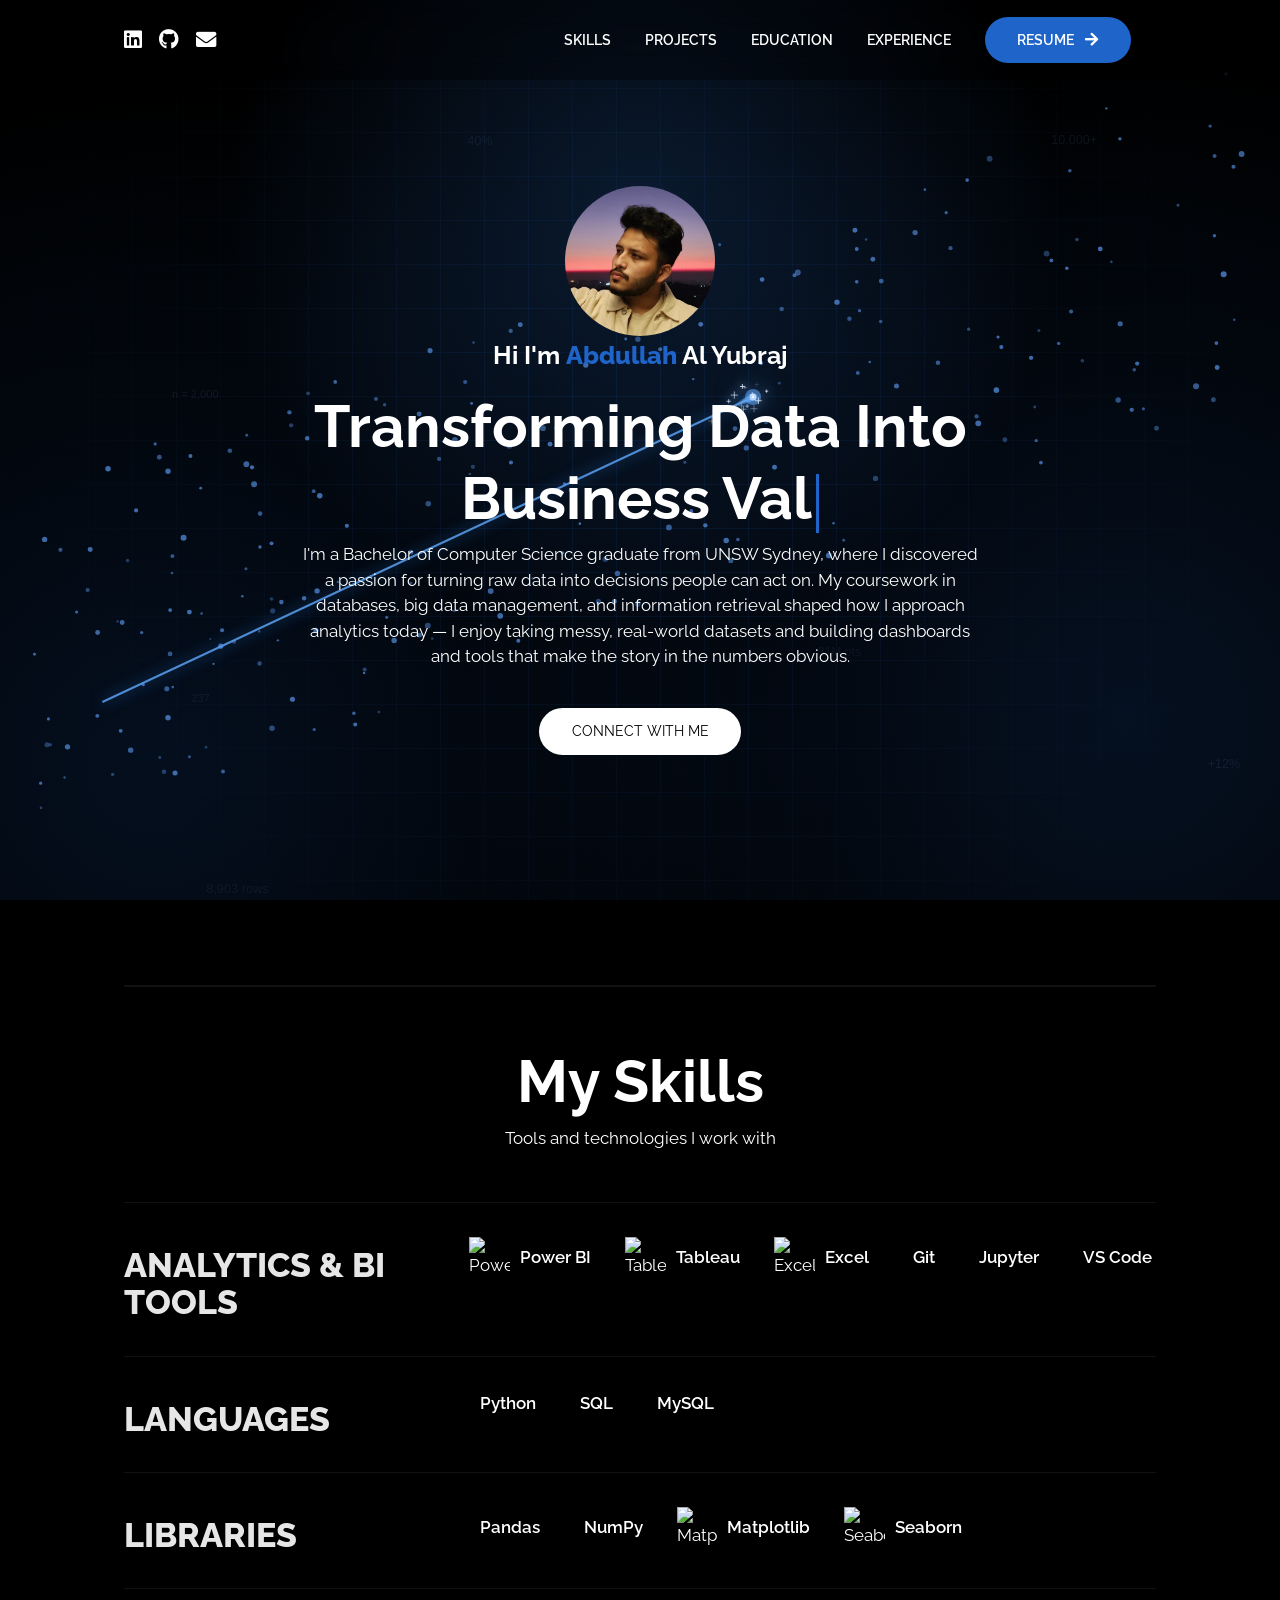
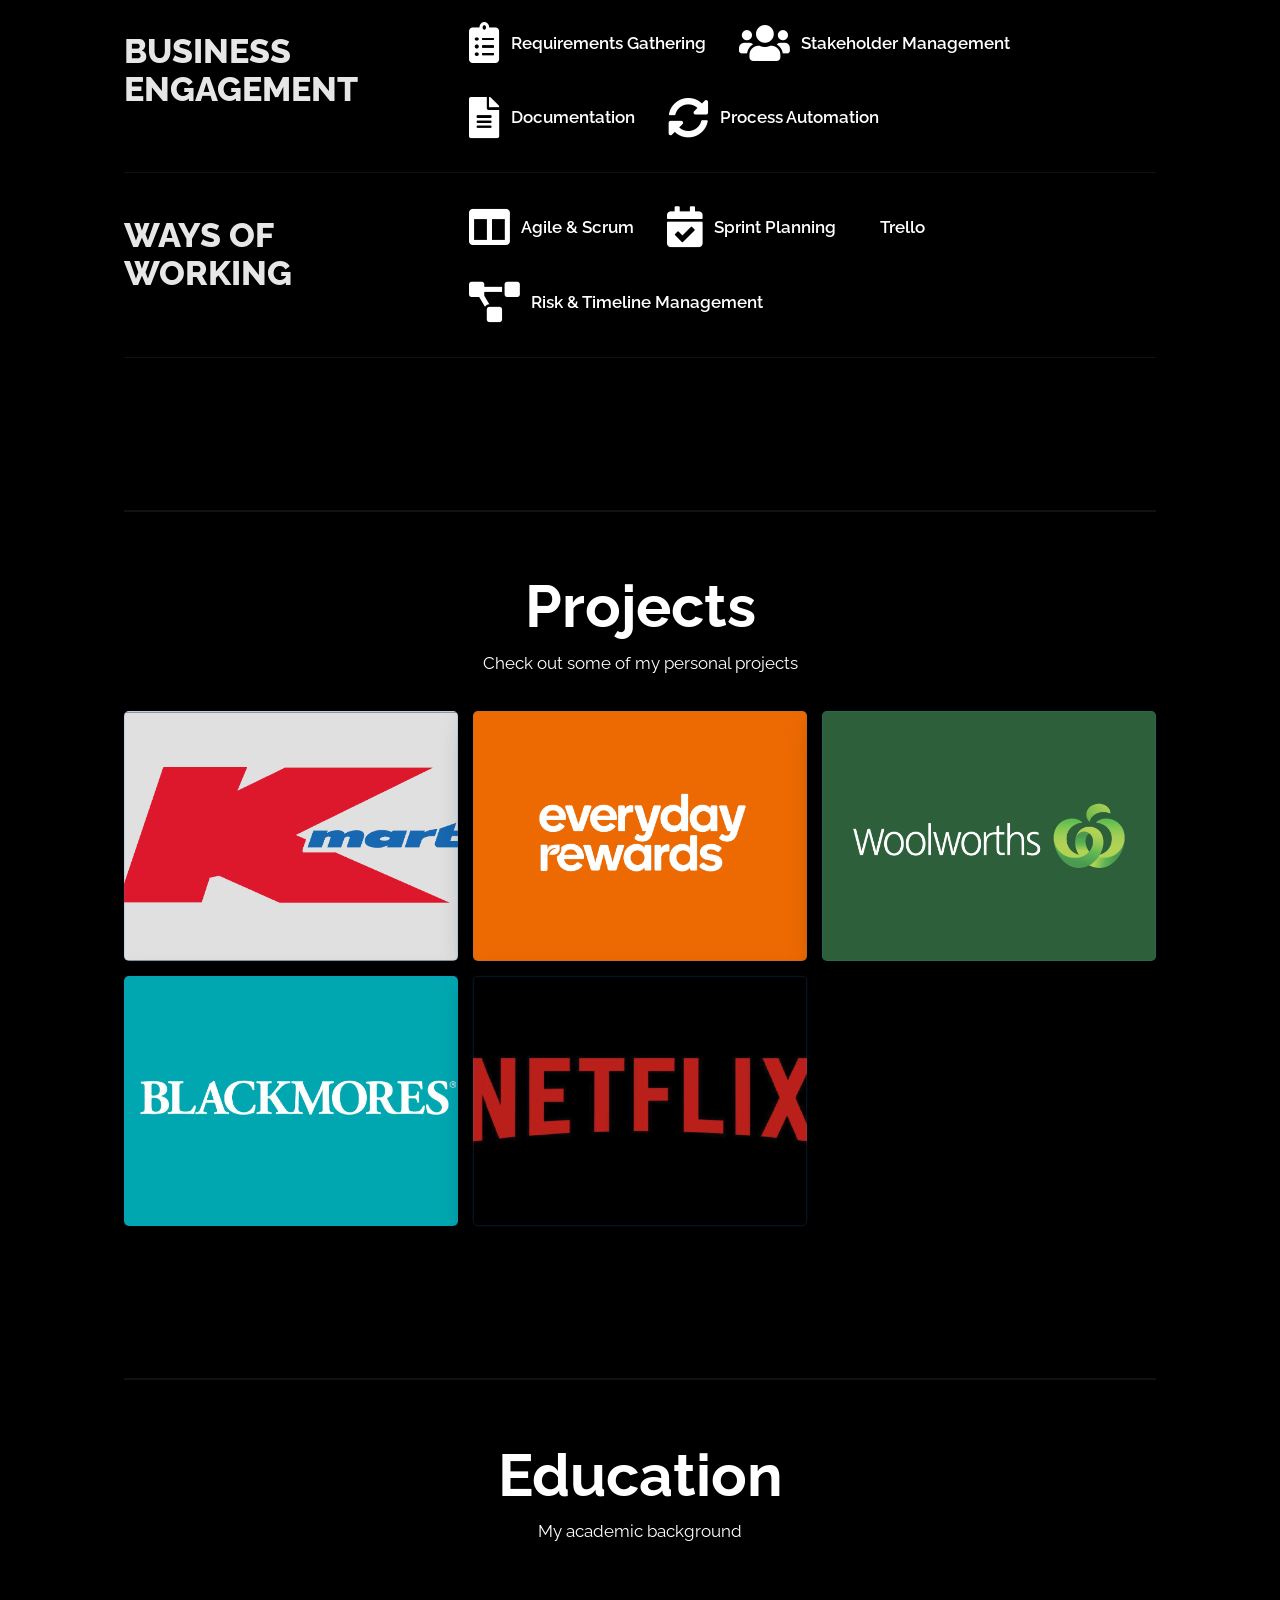
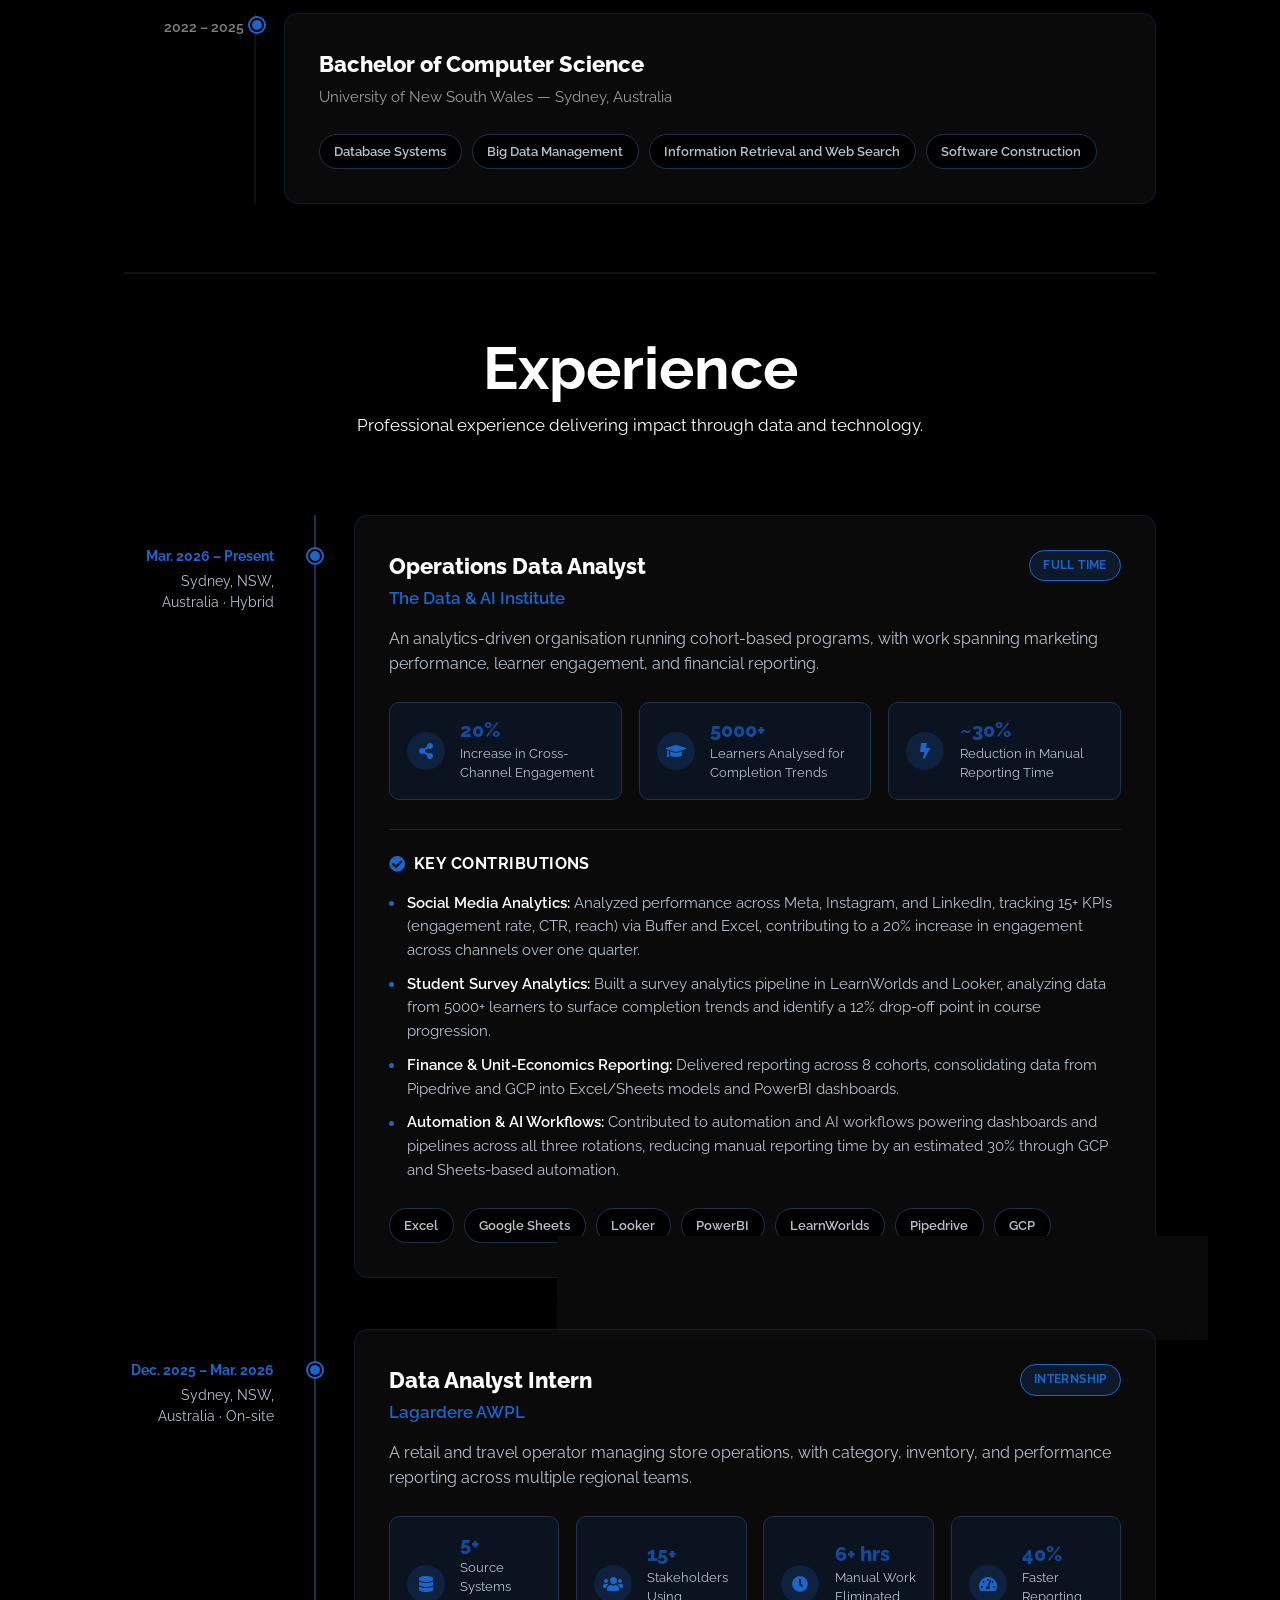
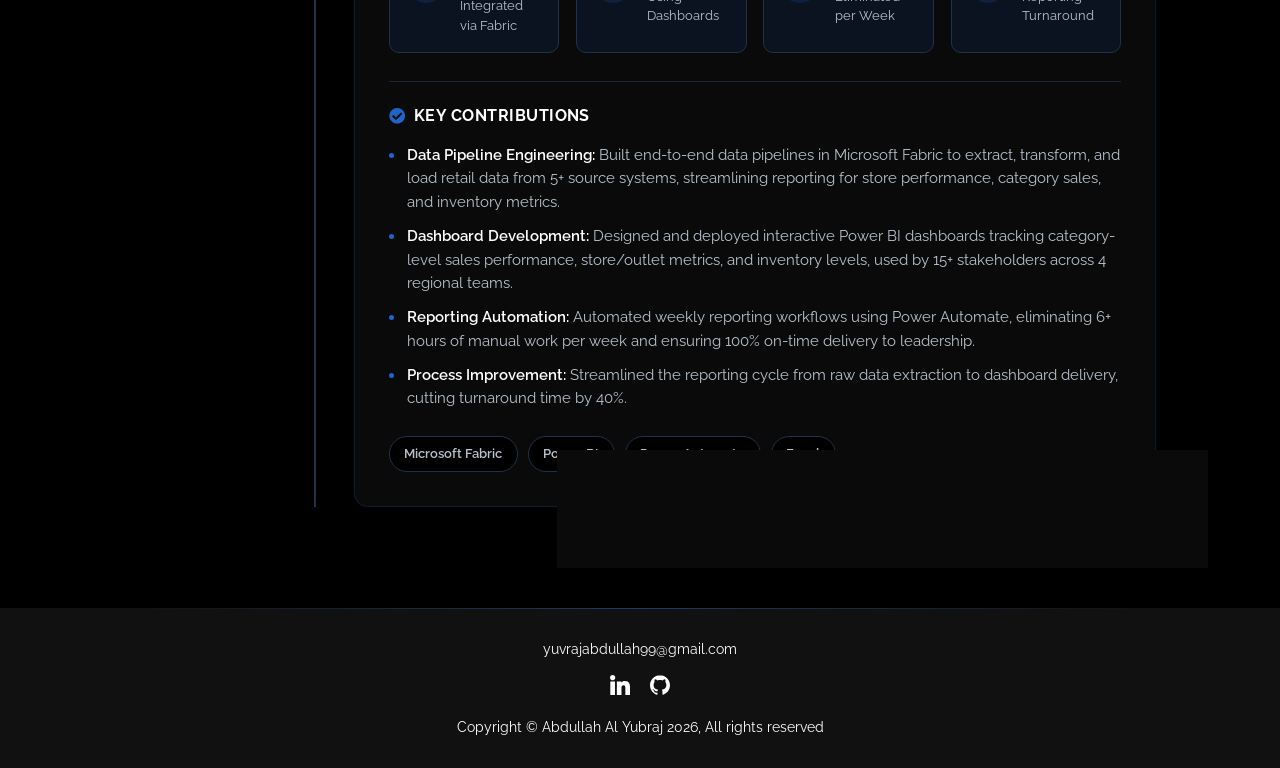
==== commit 80f64706: "Update index.html" ====
--- a/index.html
+++ b/index.html
@@ -229,7 +229,7 @@
             <div class="exp-card__top">
               <div>
                 <h3 class="exp-role">Operations Data Analyst</h3>
-                <p class="exp-company">The Data Analytics Institute</p>
+                <p class="exp-company">The Data & AI Institute</p>
               </div>
               <span class="exp-badge">Full Time</span>
             </div>
@@ -254,8 +254,8 @@
             <h4 class="exp-subheading"><i class="fas fa-check-circle"></i> Key Contributions</h4>
             <ul class="exp-contrib-list">
               <li><strong>Social Media Analytics:</strong> Analyzed performance across Meta, Instagram, and LinkedIn, tracking 15+ KPIs (engagement rate, CTR, reach) via Buffer and Excel, contributing to a 20% increase in engagement across channels over one quarter.</li>
-              <li><strong>Student Survey Analytics:</strong> Built a survey analytics pipeline in LearnWorlds and Looker, analyzing data from 500+ learners to surface completion trends and identify a 12% drop-off point in course progression.</li>
-              <li><strong>Finance & Unit-Economics Reporting:</strong> Delivered reporting across 8 cohorts, consolidating data from Pipedrive and GCP into Excel/Sheets models and Looker dashboards.</li>
+              <li><strong>Student Survey Analytics:</strong> Built a survey analytics pipeline in LearnWorlds and Looker, analyzing data from 5000+ learners to surface completion trends and identify a 12% drop-off point in course progression.</li>
+              <li><strong>Finance & Unit-Economics Reporting:</strong> Delivered reporting across 8 cohorts, consolidating data from Pipedrive and GCP into Excel/Sheets models and PowerBI dashboards.</li>
               <li><strong>Automation & AI Workflows:</strong> Contributed to automation and AI workflows powering dashboards and pipelines across all three rotations, reducing manual reporting time by an estimated 30% through GCP and Sheets-based automation.</li>
             </ul>
 
@@ -263,7 +263,7 @@
               <span class="exp-tech">Excel</span>
               <span class="exp-tech">Google Sheets</span>
               <span class="exp-tech">Looker</span>
-              <span class="exp-tech">Buffer</span>
+              <span class="exp-tech">PowerBI</span>
               <span class="exp-tech">LearnWorlds</span>
               <span class="exp-tech">Pipedrive</span>
               <span class="exp-tech">GCP</span>
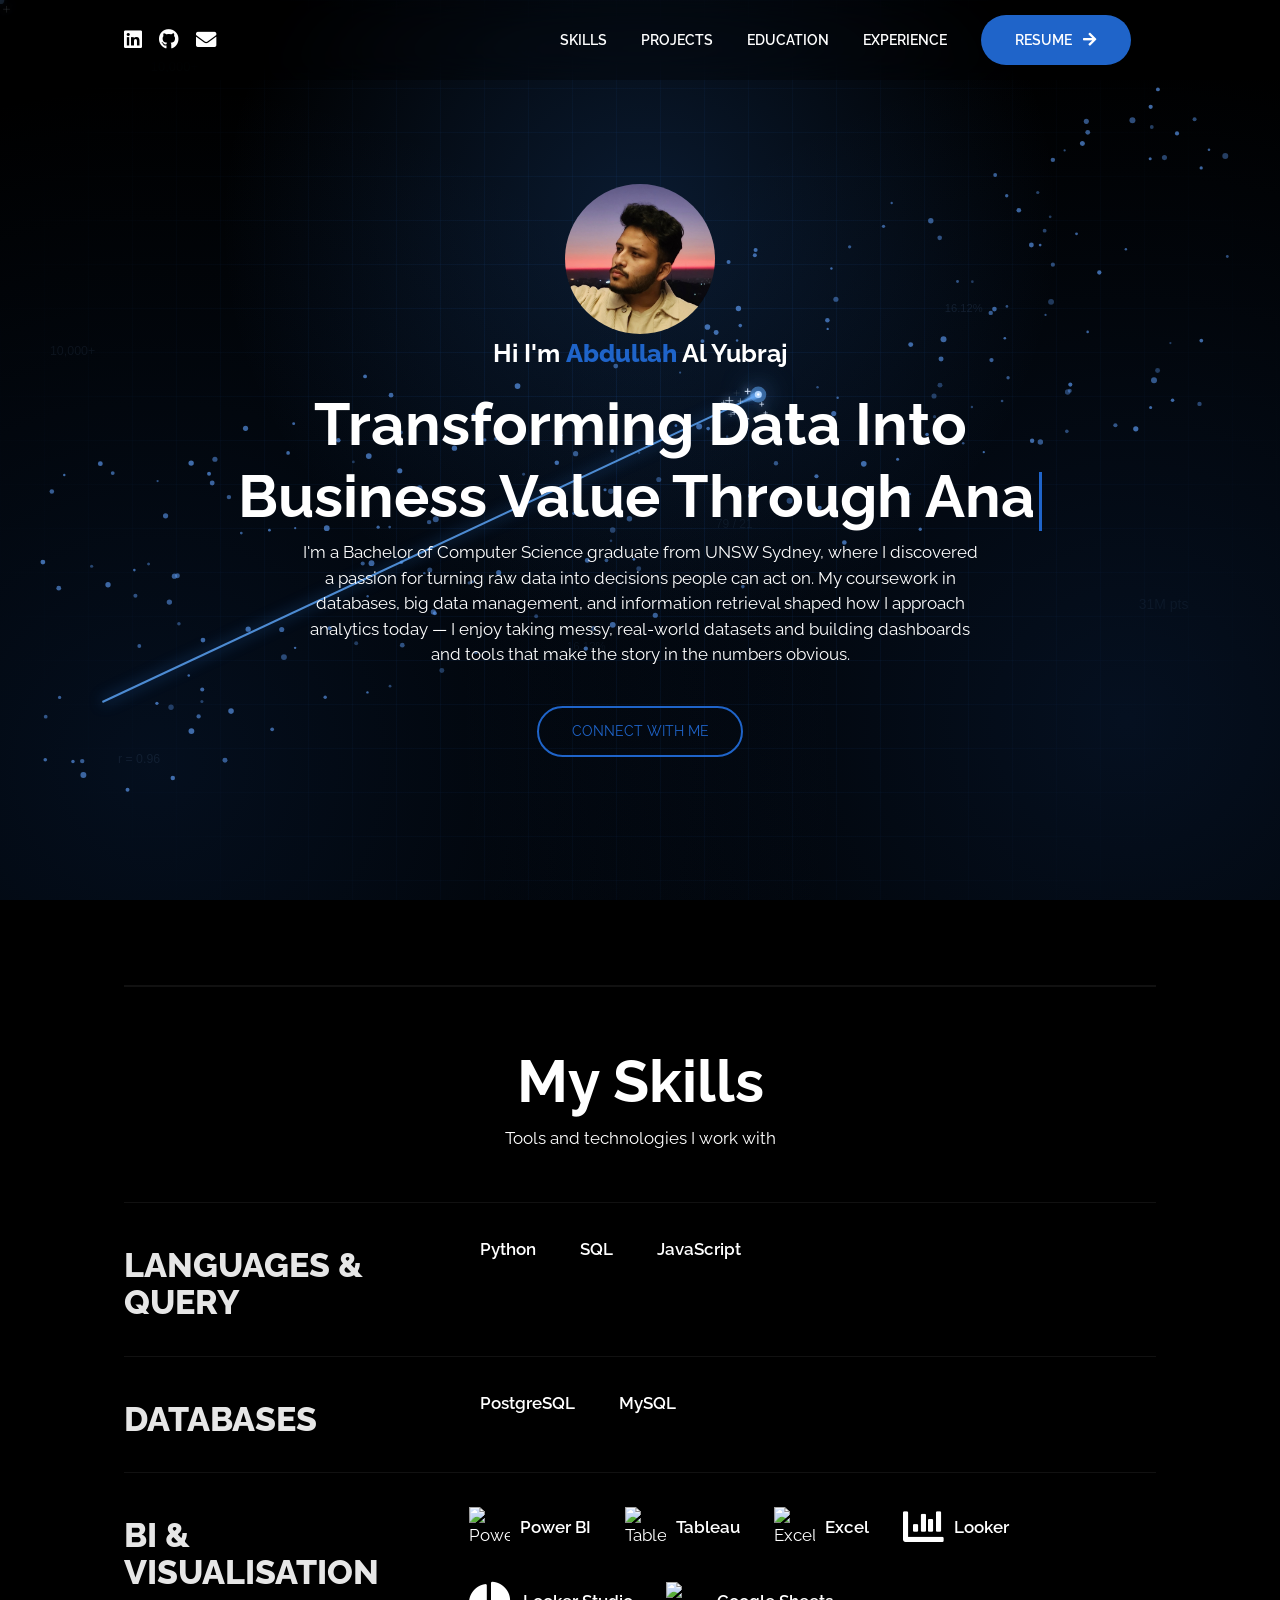
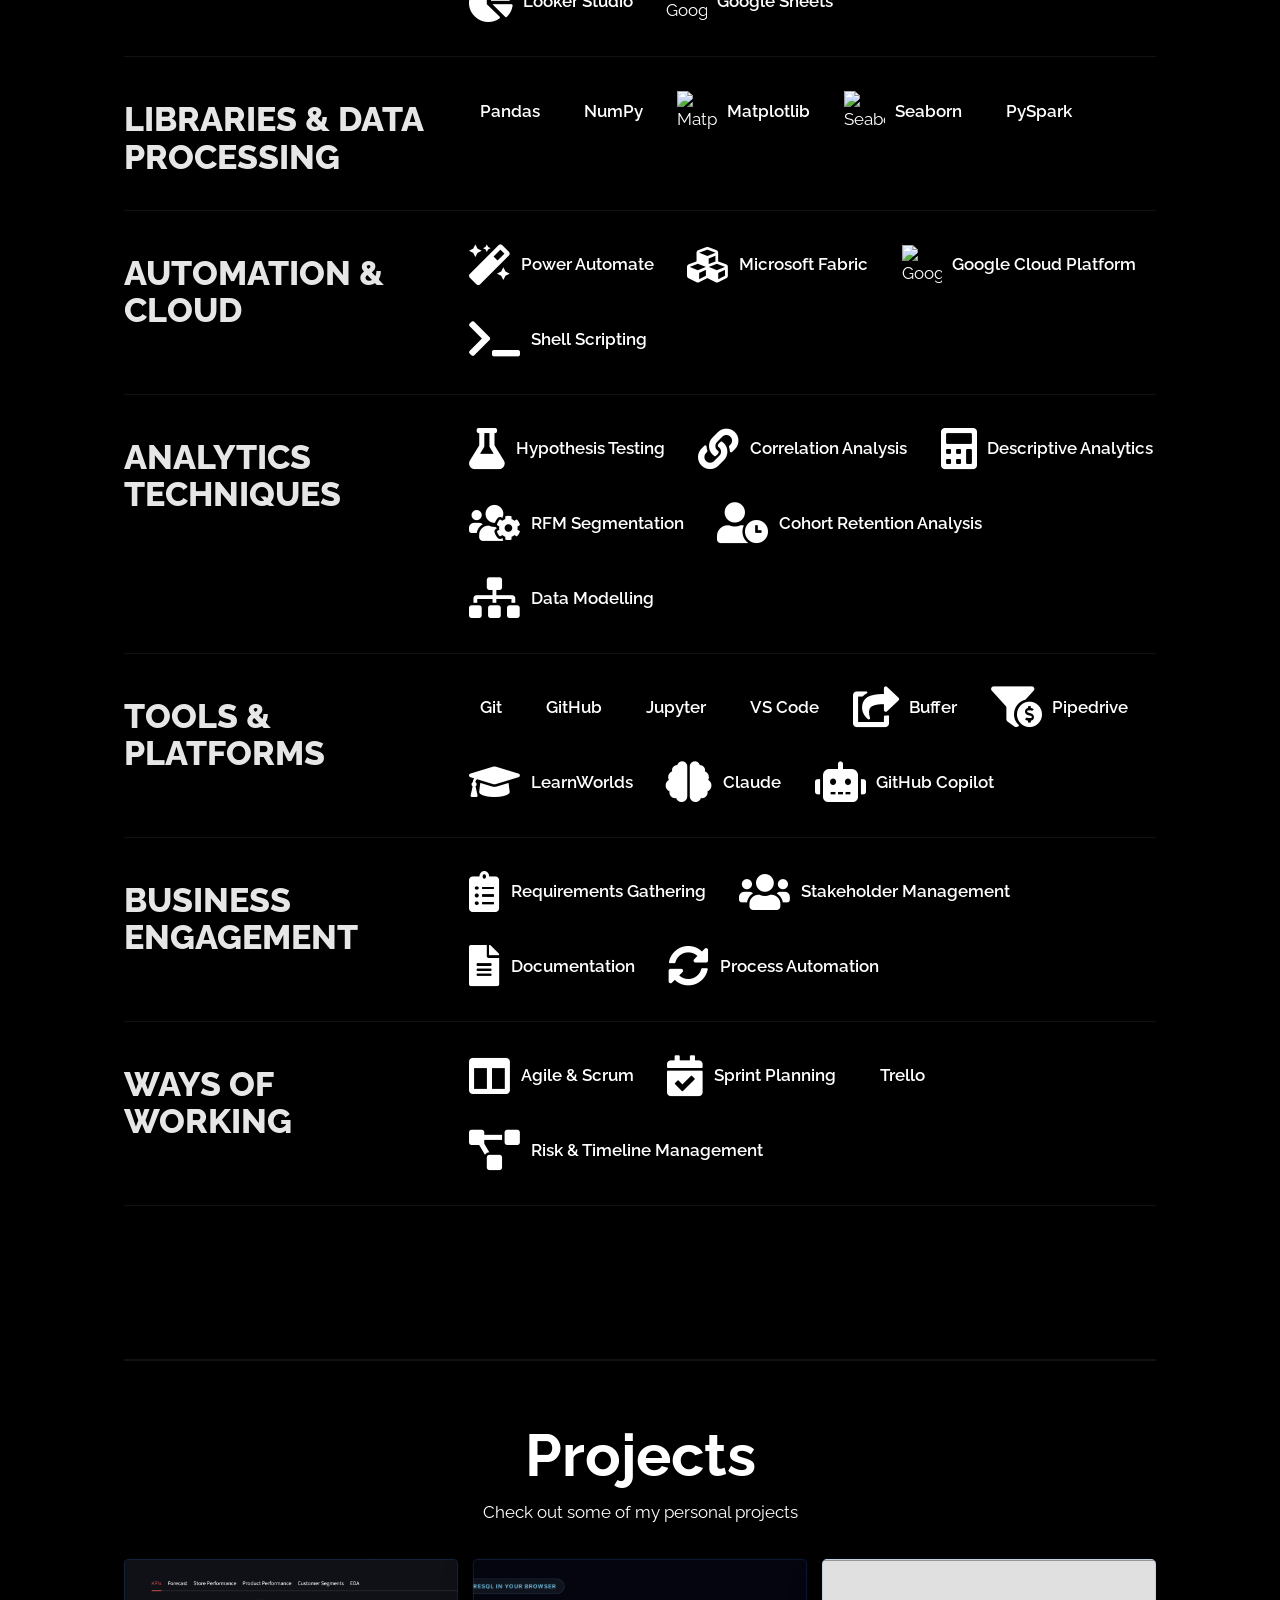
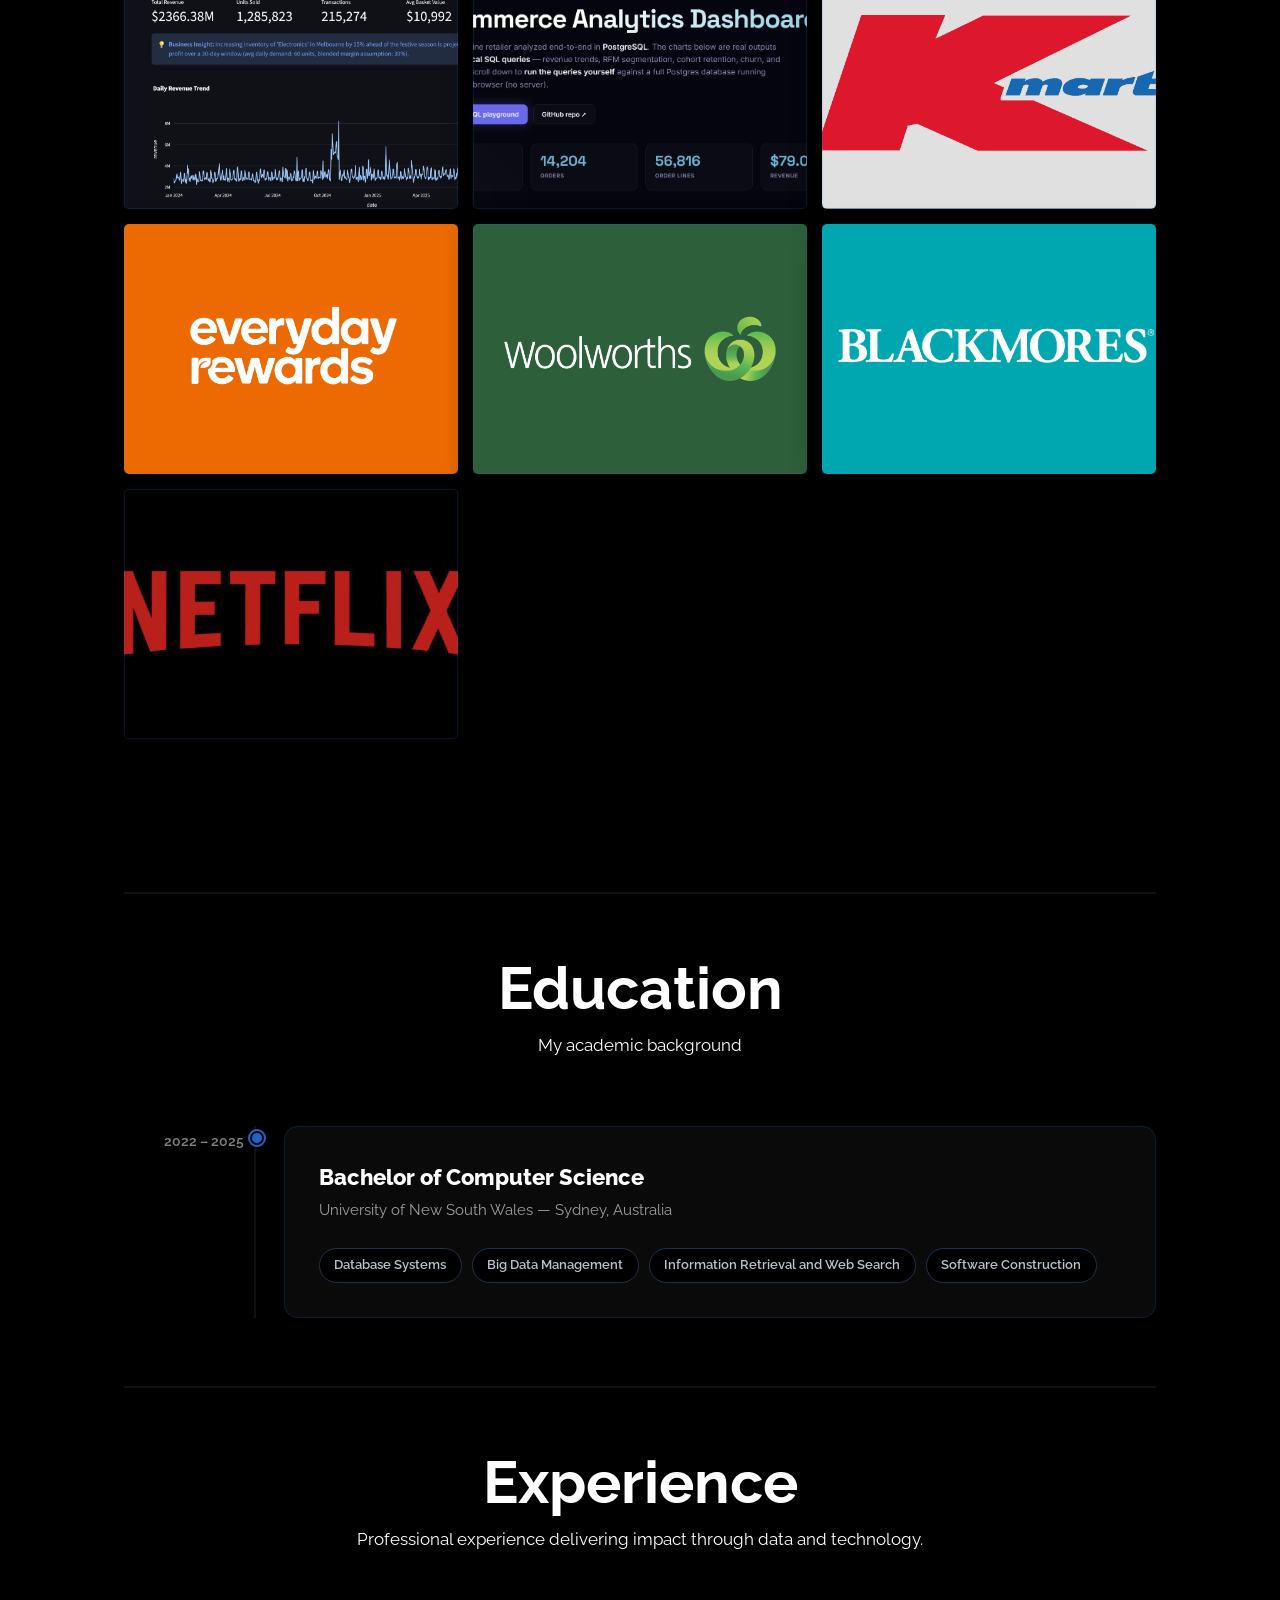
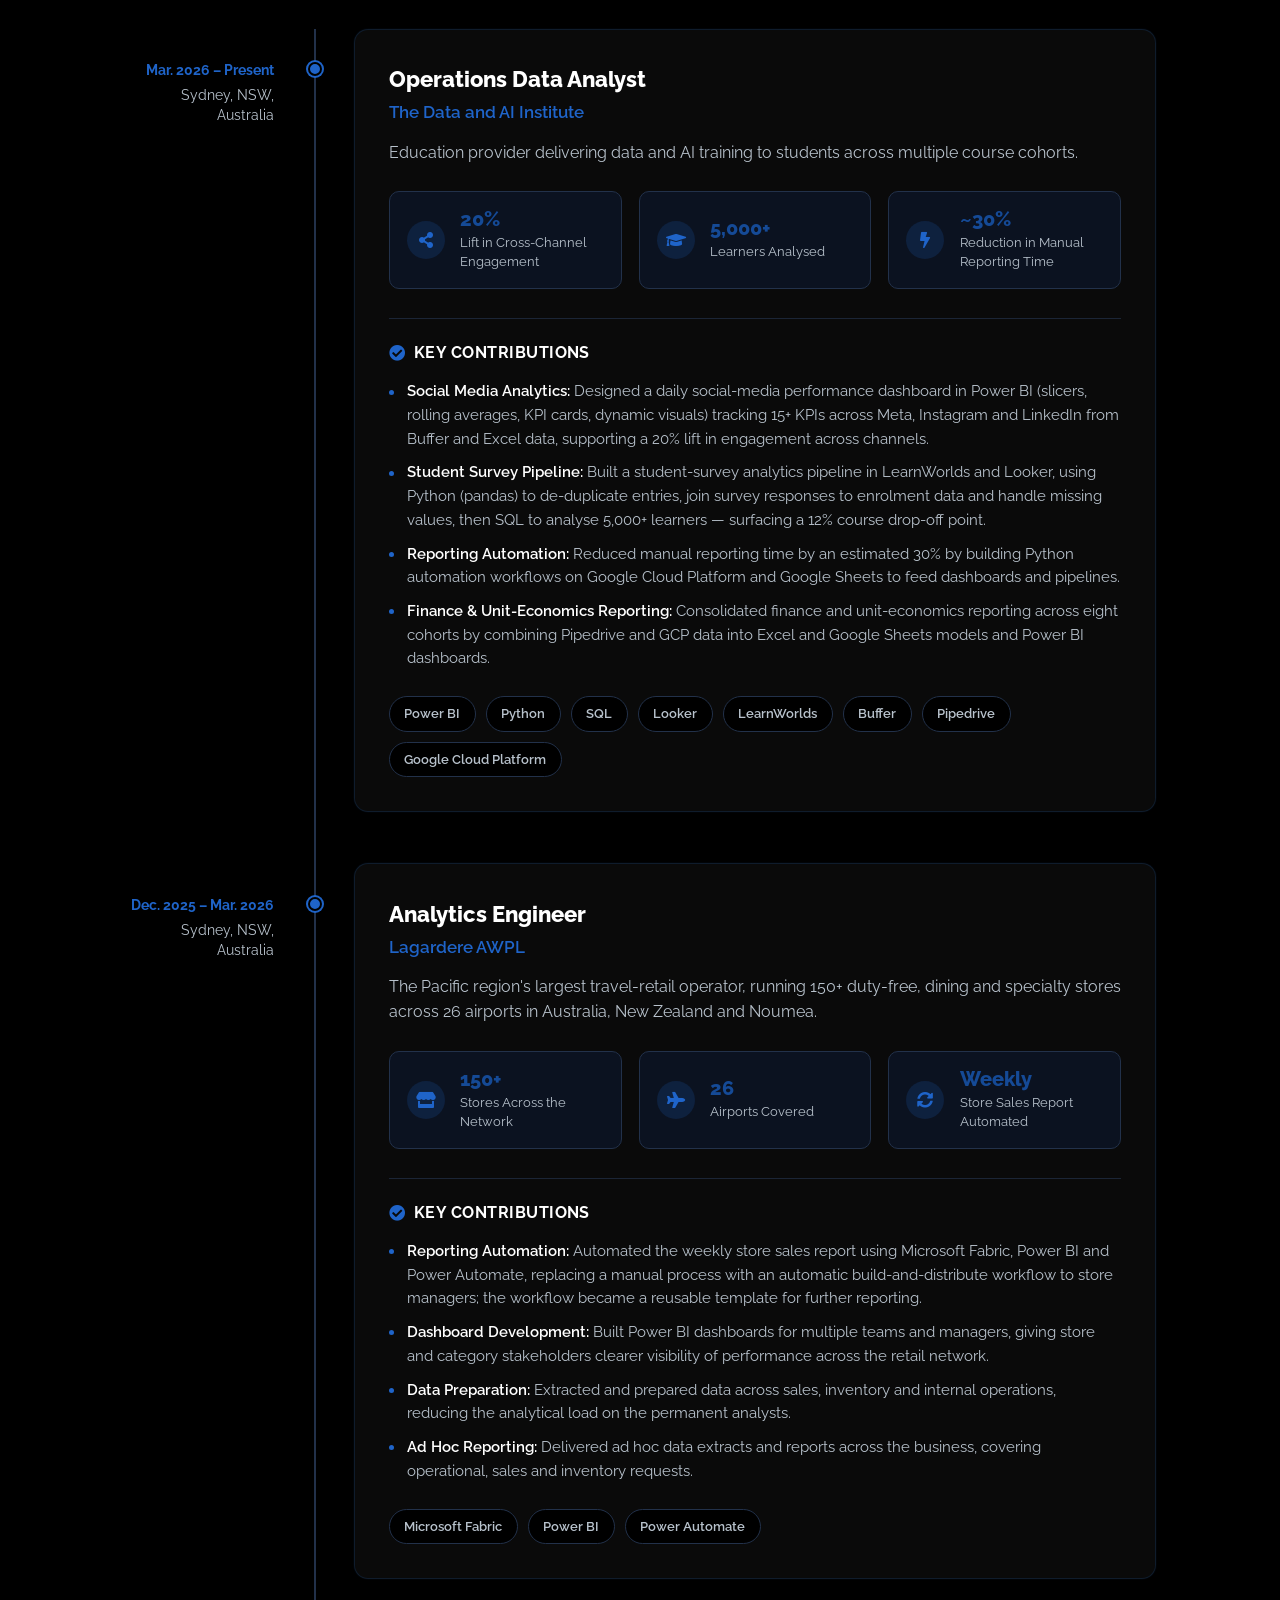
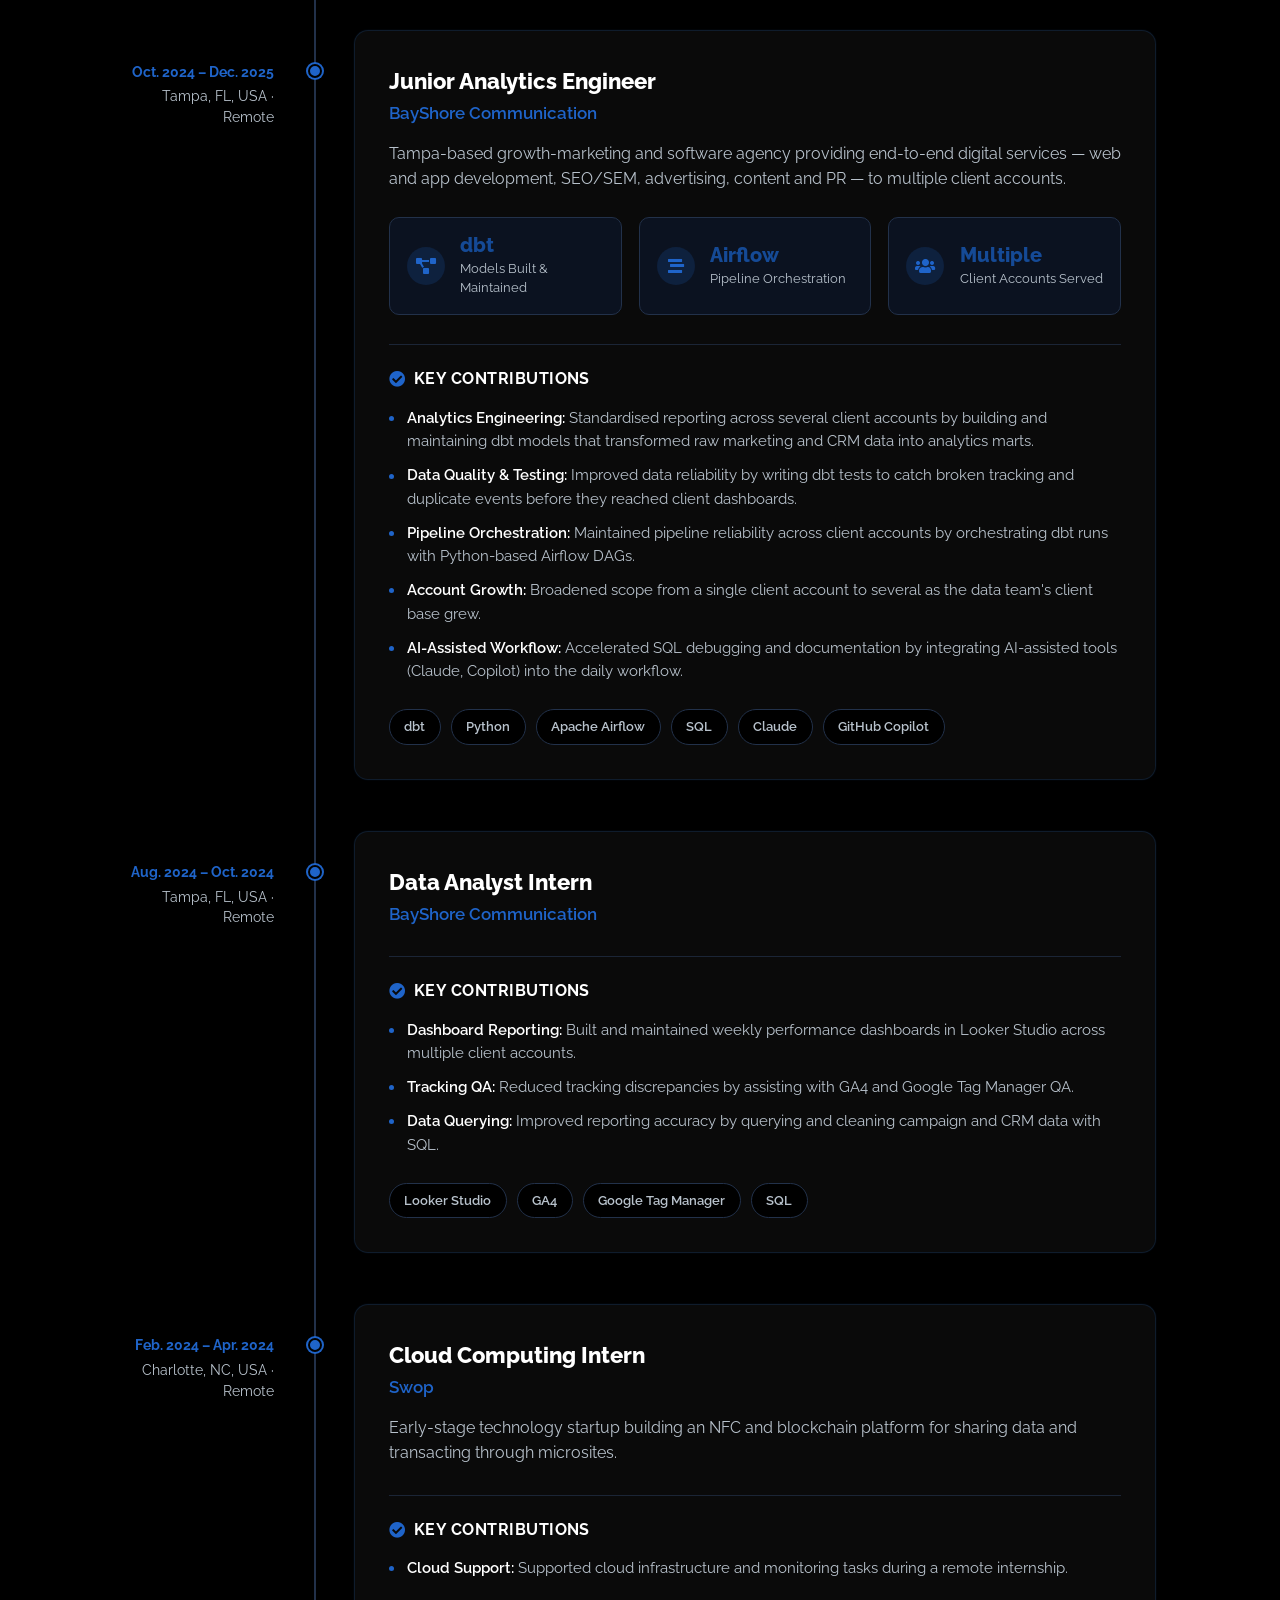
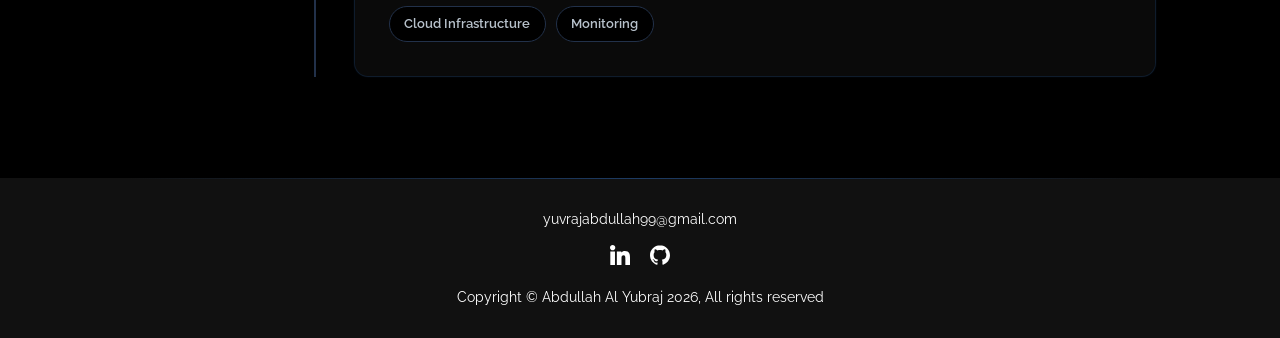
==== commit 5a70d188: "Added more projects to portfolio" ====
--- a/index.html
+++ b/index.html
@@ -65,31 +65,73 @@
       </div>
       <div class="skills-grid">
         <div class="skill-row">
-          <h3 class="category-label">Analytics & BI <br>Tools</h3>
+          <h3 class="category-label">Languages & <br>Query</h3>
+          <div class="skill-icons">
+            <div class="skill-icon"><i class="devicon-python-plain colored"></i><span>Python</span></div>
+            <div class="skill-icon"><i class="devicon-azuresqldatabase-plain colored"></i><span>SQL</span></div>
+            <div class="skill-icon"><i class="devicon-javascript-plain colored"></i><span>JavaScript</span></div>
+          </div>
+        </div>
+        <div class="skill-row">
+          <h3 class="category-label">Databases</h3>
+          <div class="skill-icons">
+            <div class="skill-icon"><i class="devicon-postgresql-plain colored"></i><span>PostgreSQL</span></div>
+            <div class="skill-icon"><i class="devicon-mysql-plain colored"></i><span>MySQL</span></div>
+          </div>
+        </div>
+        <div class="skill-row">
+          <h3 class="category-label">BI & <br>Visualisation</h3>
           <div class="skill-icons">
             <div class="skill-icon"><img src="https://img.icons8.com/color/96/power-bi.png" alt="Power BI" /><span>Power BI</span></div>
             <div class="skill-icon"><img src="https://img.icons8.com/color/96/tableau-software.png" alt="Tableau" /><span>Tableau</span></div>
             <div class="skill-icon"><img src="https://img.icons8.com/color/96/microsoft-excel-2019--v1.png" alt="Excel" /><span>Excel</span></div>
-            <div class="skill-icon"><i class="devicon-git-plain colored"></i><span>Git</span></div>
-            <div class="skill-icon"><i class="devicon-jupyter-plain colored"></i><span>Jupyter</span></div>
-            <div class="skill-icon"><i class="devicon-vscode-plain colored"></i><span>VS Code</span></div>
-          </div>
-        </div>
-        <div class="skill-row">
-          <h3 class="category-label">Languages</h3>
-          <div class="skill-icons">
-            <div class="skill-icon"><i class="devicon-python-plain colored"></i><span>Python</span></div>
-            <div class="skill-icon"><i class="devicon-azuresqldatabase-plain colored"></i><span>SQL</span></div>
-            <div class="skill-icon"><i class="devicon-mysql-plain colored"></i><span>MySQL</span></div>
-          </div>
-        </div>
-        <div class="skill-row">
-          <h3 class="category-label">Libraries</h3>
+            <div class="skill-icon"><i class="fas fa-chart-bar"></i><span>Looker</span></div>
+            <div class="skill-icon"><i class="fas fa-chart-pie"></i><span>Looker Studio</span></div>
+            <div class="skill-icon"><img src="https://img.icons8.com/color/96/google-sheets.png" alt="Google Sheets" /><span>Google Sheets</span></div>
+          </div>
+        </div>
+        <div class="skill-row">
+          <h3 class="category-label">Libraries & Data <br>Processing</h3>
           <div class="skill-icons">
             <div class="skill-icon"><i class="devicon-pandas-plain colored"></i><span>Pandas</span></div>
             <div class="skill-icon"><i class="devicon-numpy-plain colored"></i><span>NumPy</span></div>
             <div class="skill-icon"><img src="https://img.icons8.com/color/96/matplotlib.png" alt="Matplotlib" /><span>Matplotlib</span></div>
-           <div class="skill-icon"><img src="https://seaborn.pydata.org/_images/logo-mark-lightbg.svg" alt="Seaborn" /><span>Seaborn</span></div>
+            <div class="skill-icon"><img src="https://seaborn.pydata.org/_images/logo-mark-lightbg.svg" alt="Seaborn" /><span>Seaborn</span></div>
+            <div class="skill-icon"><i class="devicon-apachespark-plain colored"></i><span>PySpark</span></div>
+          </div>
+        </div>
+        <div class="skill-row">
+          <h3 class="category-label">Automation & <br>Cloud</h3>
+          <div class="skill-icons">
+            <div class="skill-icon"><i class="fas fa-magic"></i><span>Power Automate</span></div>
+            <div class="skill-icon"><i class="fas fa-cubes"></i><span>Microsoft Fabric</span></div>
+            <div class="skill-icon"><img src="https://img.icons8.com/color/96/google-cloud.png" alt="Google Cloud Platform" /><span>Google Cloud Platform</span></div>
+            <div class="skill-icon"><i class="fas fa-terminal"></i><span>Shell Scripting</span></div>
+          </div>
+        </div>
+        <div class="skill-row">
+          <h3 class="category-label">Analytics <br>Techniques</h3>
+          <div class="skill-icons">
+            <div class="skill-icon"><i class="fas fa-flask"></i><span>Hypothesis Testing</span></div>
+            <div class="skill-icon"><i class="fas fa-link"></i><span>Correlation Analysis</span></div>
+            <div class="skill-icon"><i class="fas fa-calculator"></i><span>Descriptive Analytics</span></div>
+            <div class="skill-icon"><i class="fas fa-users-cog"></i><span>RFM Segmentation</span></div>
+            <div class="skill-icon"><i class="fas fa-user-clock"></i><span>Cohort Retention Analysis</span></div>
+            <div class="skill-icon"><i class="fas fa-sitemap"></i><span>Data Modelling</span></div>
+          </div>
+        </div>
+        <div class="skill-row">
+          <h3 class="category-label">Tools & <br>Platforms</h3>
+          <div class="skill-icons">
+            <div class="skill-icon"><i class="devicon-git-plain colored"></i><span>Git</span></div>
+            <div class="skill-icon"><i class="devicon-github-original colored"></i><span>GitHub</span></div>
+            <div class="skill-icon"><i class="devicon-jupyter-plain colored"></i><span>Jupyter</span></div>
+            <div class="skill-icon"><i class="devicon-vscode-plain colored"></i><span>VS Code</span></div>
+            <div class="skill-icon"><i class="fas fa-share-square"></i><span>Buffer</span></div>
+            <div class="skill-icon"><i class="fas fa-funnel-dollar"></i><span>Pipedrive</span></div>
+            <div class="skill-icon"><i class="fas fa-graduation-cap"></i><span>LearnWorlds</span></div>
+            <div class="skill-icon"><i class="fas fa-brain"></i><span>Claude</span></div>
+            <div class="skill-icon"><i class="fas fa-robot"></i><span>GitHub Copilot</span></div>
           </div>
         </div>
         <div class="skill-row">
@@ -121,7 +163,31 @@
         <p>Check out some of my personal projects</p>
       </div>
       <article class="project">
-        <!-- Project 1 - KMART -->
+        <!-- Project 1 - Retail Intelligence Platform -->
+        <div class="card project-link-card" data-href="project-retail-intelligence.html">
+          <div class="project-info">
+            <div class="project-bio">
+              <h3>Retail Intelligence Platform</h3>
+              <p>Python · LightGBM · FastAPI · Streamlit</p>
+            </div>
+            <div class="project-link">
+              <a href="project-retail-intelligence.html"><i class="fas fa-globe"></i></a>
+            </div>
+          </div>
+        </div>
+        <!-- Project 2 - PostgreSQL E-Commerce Analytics -->
+        <div class="card project-link-card" data-href="project-sql-analytics.html">
+          <div class="project-info">
+            <div class="project-bio">
+              <h3>E-Commerce Analytics Dashboard</h3>
+              <p>PostgreSQL · Window Functions · Recursive CTEs</p>
+            </div>
+            <div class="project-link">
+              <a href="project-sql-analytics.html"><i class="fas fa-globe"></i></a>
+            </div>
+          </div>
+        </div>
+        <!-- Project 3 - KMART -->
         <div class="card project-link-card" data-href="project-kmart.html">
           <div class="project-info">
             <div class="project-bio">
@@ -133,7 +199,7 @@
             </div>
           </div>
         </div>
-        <!-- Project 2 - Everyday Rewards -->
+        <!-- Project 4 - Everyday Rewards -->
 <div class="card project-link-card" data-href="project-edr.html">
   <div class="project-info">
     <div class="project-bio">
@@ -145,7 +211,7 @@
     </div>
   </div>
 </div>
-        <!-- Project 3 - Woolworths Dark Store Shelf Planner -->
+        <!-- Project 5 - Woolworths Dark Store Shelf Planner -->
         <div class="card project-link-card" data-href="project-darkstore.html">
           <div class="project-info">
             <div class="project-bio">
@@ -157,7 +223,7 @@
             </div>
           </div>
         </div>
-        <!-- Project 4 - Blackmores HR Analytics -->
+        <!-- Project 6 - Blackmores HR Analytics -->
         <div class="card project-link-card" data-href="project-blackmores.html">
           <div class="project-info">
             <div class="project-bio">
@@ -169,7 +235,7 @@
             </div>
           </div>
         </div>
-        <!-- Project 5 - Netflix Viewing Analytics -->
+        <!-- Project 7 - Netflix Viewing Analytics -->
         <div class="card project-link-card" data-href="project-netflix.html">
           <div class="project-info">
             <div class="project-bio">
@@ -222,27 +288,26 @@
         <div class="exp-entry">
           <div class="exp-date-col">
             <div class="exp-date">Mar. 2026 – Present</div>
-            <div class="exp-location">Sydney, NSW, Australia · Hybrid</div>
+            <div class="exp-location">Sydney, NSW, Australia</div>
           </div>
           <div class="exp-dot"></div>
           <div class="exp-card">
             <div class="exp-card__top">
               <div>
                 <h3 class="exp-role">Operations Data Analyst</h3>
-                <p class="exp-company">The Data & AI Institute</p>
-              </div>
-              <span class="exp-badge">Full Time</span>
-            </div>
-            <p class="exp-desc">An analytics-driven organisation running cohort-based programs, with work spanning marketing performance, learner engagement, and financial reporting.</p>
+                <p class="exp-company">The Data and AI Institute</p>
+              </div>
+            </div>
+            <p class="exp-desc">Education provider delivering data and AI training to students across multiple course cohorts.</p>
 
             <div class="exp-kpi-grid">
               <div class="exp-kpi">
                 <div class="exp-kpi__icon"><i class="fas fa-share-alt"></i></div>
-                <div><div class="exp-kpi__num">20%</div><div class="exp-kpi__label">Increase in Cross-Channel Engagement</div></div>
+                <div><div class="exp-kpi__num">20%</div><div class="exp-kpi__label">Lift in Cross-Channel Engagement</div></div>
               </div>
               <div class="exp-kpi">
                 <div class="exp-kpi__icon"><i class="fas fa-graduation-cap"></i></div>
-                <div><div class="exp-kpi__num">5000+</div><div class="exp-kpi__label">Learners Analysed for Completion Trends</div></div>
+                <div><div class="exp-kpi__num">5,000+</div><div class="exp-kpi__label">Learners Analysed</div></div>
               </div>
               <div class="exp-kpi">
                 <div class="exp-kpi__icon"><i class="fas fa-bolt"></i></div>
@@ -253,20 +318,121 @@
             <div class="exp-divider"></div>
             <h4 class="exp-subheading"><i class="fas fa-check-circle"></i> Key Contributions</h4>
             <ul class="exp-contrib-list">
-              <li><strong>Social Media Analytics:</strong> Analyzed performance across Meta, Instagram, and LinkedIn, tracking 15+ KPIs (engagement rate, CTR, reach) via Buffer and Excel, contributing to a 20% increase in engagement across channels over one quarter.</li>
-              <li><strong>Student Survey Analytics:</strong> Built a survey analytics pipeline in LearnWorlds and Looker, analyzing data from 5000+ learners to surface completion trends and identify a 12% drop-off point in course progression.</li>
-              <li><strong>Finance & Unit-Economics Reporting:</strong> Delivered reporting across 8 cohorts, consolidating data from Pipedrive and GCP into Excel/Sheets models and PowerBI dashboards.</li>
-              <li><strong>Automation & AI Workflows:</strong> Contributed to automation and AI workflows powering dashboards and pipelines across all three rotations, reducing manual reporting time by an estimated 30% through GCP and Sheets-based automation.</li>
+              <li><strong>Social Media Analytics:</strong> Designed a daily social-media performance dashboard in Power BI (slicers, rolling averages, KPI cards, dynamic visuals) tracking 15+ KPIs across Meta, Instagram and LinkedIn from Buffer and Excel data, supporting a 20% lift in engagement across channels.</li>
+              <li><strong>Student Survey Pipeline:</strong> Built a student-survey analytics pipeline in LearnWorlds and Looker, using Python (pandas) to de-duplicate entries, join survey responses to enrolment data and handle missing values, then SQL to analyse 5,000+ learners — surfacing a 12% course drop-off point.</li>
+              <li><strong>Reporting Automation:</strong> Reduced manual reporting time by an estimated 30% by building Python automation workflows on Google Cloud Platform and Google Sheets to feed dashboards and pipelines.</li>
+              <li><strong>Finance & Unit-Economics Reporting:</strong> Consolidated finance and unit-economics reporting across eight cohorts by combining Pipedrive and GCP data into Excel and Google Sheets models and Power BI dashboards.</li>
             </ul>
 
             <div class="exp-tech-list">
-              <span class="exp-tech">Excel</span>
-              <span class="exp-tech">Google Sheets</span>
+              <span class="exp-tech">Power BI</span>
+              <span class="exp-tech">Python</span>
+              <span class="exp-tech">SQL</span>
               <span class="exp-tech">Looker</span>
-              <span class="exp-tech">PowerBI</span>
               <span class="exp-tech">LearnWorlds</span>
+              <span class="exp-tech">Buffer</span>
               <span class="exp-tech">Pipedrive</span>
-              <span class="exp-tech">GCP</span>
+              <span class="exp-tech">Google Cloud Platform</span>
+            </div>
+          </div>
+        </div>
+
+        <!-- Analytics Engineer -->
+        <div class="exp-entry">
+          <div class="exp-date-col">
+            <div class="exp-date">Dec. 2025 – Mar. 2026</div>
+            <div class="exp-location">Sydney, NSW, Australia</div>
+          </div>
+          <div class="exp-dot"></div>
+          <div class="exp-card">
+            <div class="exp-card__top">
+              <div>
+                <h3 class="exp-role">Analytics Engineer</h3>
+                <p class="exp-company">Lagardere AWPL</p>
+              </div>
+            </div>
+            <p class="exp-desc">The Pacific region's largest travel-retail operator, running 150+ duty-free, dining and specialty stores across 26 airports in Australia, New Zealand and Noumea.</p>
+
+            <div class="exp-kpi-grid">
+              <div class="exp-kpi">
+                <div class="exp-kpi__icon"><i class="fas fa-store"></i></div>
+                <div><div class="exp-kpi__num">150+</div><div class="exp-kpi__label">Stores Across the Network</div></div>
+              </div>
+              <div class="exp-kpi">
+                <div class="exp-kpi__icon"><i class="fas fa-plane"></i></div>
+                <div><div class="exp-kpi__num">26</div><div class="exp-kpi__label">Airports Covered</div></div>
+              </div>
+              <div class="exp-kpi">
+                <div class="exp-kpi__icon"><i class="fas fa-sync-alt"></i></div>
+                <div><div class="exp-kpi__num">Weekly</div><div class="exp-kpi__label">Store Sales Report Automated</div></div>
+              </div>
+            </div>
+
+            <div class="exp-divider"></div>
+            <h4 class="exp-subheading"><i class="fas fa-check-circle"></i> Key Contributions</h4>
+            <ul class="exp-contrib-list">
+              <li><strong>Reporting Automation:</strong> Automated the weekly store sales report using Microsoft Fabric, Power BI and Power Automate, replacing a manual process with an automatic build-and-distribute workflow to store managers; the workflow became a reusable template for further reporting.</li>
+              <li><strong>Dashboard Development:</strong> Built Power BI dashboards for multiple teams and managers, giving store and category stakeholders clearer visibility of performance across the retail network.</li>
+              <li><strong>Data Preparation:</strong> Extracted and prepared data across sales, inventory and internal operations, reducing the analytical load on the permanent analysts.</li>
+              <li><strong>Ad Hoc Reporting:</strong> Delivered ad hoc data extracts and reports across the business, covering operational, sales and inventory requests.</li>
+            </ul>
+
+            <div class="exp-tech-list">
+              <span class="exp-tech">Microsoft Fabric</span>
+              <span class="exp-tech">Power BI</span>
+              <span class="exp-tech">Power Automate</span>
+            </div>
+          </div>
+        </div>
+
+        <!-- Junior Analytics Engineer -->
+        <div class="exp-entry">
+          <div class="exp-date-col">
+            <div class="exp-date">Oct. 2024 – Dec. 2025</div>
+            <div class="exp-location">Tampa, FL, USA · Remote</div>
+          </div>
+          <div class="exp-dot"></div>
+          <div class="exp-card">
+            <div class="exp-card__top">
+              <div>
+                <h3 class="exp-role">Junior Analytics Engineer</h3>
+                <p class="exp-company">BayShore Communication</p>
+              </div>
+            </div>
+            <p class="exp-desc">Tampa-based growth-marketing and software agency providing end-to-end digital services — web and app development, SEO/SEM, advertising, content and PR — to multiple client accounts.</p>
+
+            <div class="exp-kpi-grid">
+              <div class="exp-kpi">
+                <div class="exp-kpi__icon"><i class="fas fa-project-diagram"></i></div>
+                <div><div class="exp-kpi__num">dbt</div><div class="exp-kpi__label">Models Built & Maintained</div></div>
+              </div>
+              <div class="exp-kpi">
+                <div class="exp-kpi__icon"><i class="fas fa-stream"></i></div>
+                <div><div class="exp-kpi__num">Airflow</div><div class="exp-kpi__label">Pipeline Orchestration</div></div>
+              </div>
+              <div class="exp-kpi">
+                <div class="exp-kpi__icon"><i class="fas fa-users"></i></div>
+                <div><div class="exp-kpi__num">Multiple</div><div class="exp-kpi__label">Client Accounts Served</div></div>
+              </div>
+            </div>
+
+            <div class="exp-divider"></div>
+            <h4 class="exp-subheading"><i class="fas fa-check-circle"></i> Key Contributions</h4>
+            <ul class="exp-contrib-list">
+              <li><strong>Analytics Engineering:</strong> Standardised reporting across several client accounts by building and maintaining dbt models that transformed raw marketing and CRM data into analytics marts.</li>
+              <li><strong>Data Quality & Testing:</strong> Improved data reliability by writing dbt tests to catch broken tracking and duplicate events before they reached client dashboards.</li>
+              <li><strong>Pipeline Orchestration:</strong> Maintained pipeline reliability across client accounts by orchestrating dbt runs with Python-based Airflow DAGs.</li>
+              <li><strong>Account Growth:</strong> Broadened scope from a single client account to several as the data team's client base grew.</li>
+              <li><strong>AI-Assisted Workflow:</strong> Accelerated SQL debugging and documentation by integrating AI-assisted tools (Claude, Copilot) into the daily workflow.</li>
+            </ul>
+
+            <div class="exp-tech-list">
+              <span class="exp-tech">dbt</span>
+              <span class="exp-tech">Python</span>
+              <span class="exp-tech">Apache Airflow</span>
+              <span class="exp-tech">SQL</span>
+              <span class="exp-tech">Claude</span>
+              <span class="exp-tech">GitHub Copilot</span>
             </div>
           </div>
         </div>
@@ -274,53 +440,60 @@
         <!-- Data Analyst Intern -->
         <div class="exp-entry">
           <div class="exp-date-col">
-            <div class="exp-date">Dec. 2025 – Mar. 2026</div>
-            <div class="exp-location">Sydney, NSW, Australia · On-site</div>
+            <div class="exp-date">Aug. 2024 – Oct. 2024</div>
+            <div class="exp-location">Tampa, FL, USA · Remote</div>
           </div>
           <div class="exp-dot"></div>
           <div class="exp-card">
             <div class="exp-card__top">
               <div>
                 <h3 class="exp-role">Data Analyst Intern</h3>
-                <p class="exp-company">Lagardere AWPL</p>
-              </div>
-              <span class="exp-badge">Internship</span>
-            </div>
-            <p class="exp-desc">A retail and travel operator managing store operations, with category, inventory, and performance reporting across multiple regional teams.</p>
-
-            <div class="exp-kpi-grid">
-              <div class="exp-kpi">
-                <div class="exp-kpi__icon"><i class="fas fa-database"></i></div>
-                <div><div class="exp-kpi__num">5+</div><div class="exp-kpi__label">Source Systems Integrated via Fabric</div></div>
-              </div>
-              <div class="exp-kpi">
-                <div class="exp-kpi__icon"><i class="fas fa-users"></i></div>
-                <div><div class="exp-kpi__num">15+</div><div class="exp-kpi__label">Stakeholders Using Dashboards</div></div>
-              </div>
-              <div class="exp-kpi">
-                <div class="exp-kpi__icon"><i class="fas fa-clock"></i></div>
-                <div><div class="exp-kpi__num">6+ hrs</div><div class="exp-kpi__label">Manual Work Eliminated per Week</div></div>
-              </div>
-              <div class="exp-kpi">
-                <div class="exp-kpi__icon"><i class="fas fa-tachometer-alt"></i></div>
-                <div><div class="exp-kpi__num">40%</div><div class="exp-kpi__label">Faster Reporting Turnaround</div></div>
+                <p class="exp-company">BayShore Communication</p>
               </div>
             </div>
 
             <div class="exp-divider"></div>
             <h4 class="exp-subheading"><i class="fas fa-check-circle"></i> Key Contributions</h4>
             <ul class="exp-contrib-list">
-              <li><strong>Data Pipeline Engineering:</strong> Built end-to-end data pipelines in Microsoft Fabric to extract, transform, and load retail data from 5+ source systems, streamlining reporting for store performance, category sales, and inventory metrics.</li>
-              <li><strong>Dashboard Development:</strong> Designed and deployed interactive Power BI dashboards tracking category-level sales performance, store/outlet metrics, and inventory levels, used by 15+ stakeholders across 4 regional teams.</li>
-              <li><strong>Reporting Automation:</strong> Automated weekly reporting workflows using Power Automate, eliminating 6+ hours of manual work per week and ensuring 100% on-time delivery to leadership.</li>
-              <li><strong>Process Improvement:</strong> Streamlined the reporting cycle from raw data extraction to dashboard delivery, cutting turnaround time by 40%.</li>
+              <li><strong>Dashboard Reporting:</strong> Built and maintained weekly performance dashboards in Looker Studio across multiple client accounts.</li>
+              <li><strong>Tracking QA:</strong> Reduced tracking discrepancies by assisting with GA4 and Google Tag Manager QA.</li>
+              <li><strong>Data Querying:</strong> Improved reporting accuracy by querying and cleaning campaign and CRM data with SQL.</li>
             </ul>
 
             <div class="exp-tech-list">
-              <span class="exp-tech">Microsoft Fabric</span>
-              <span class="exp-tech">Power BI</span>
-              <span class="exp-tech">Power Automate</span>
-              <span class="exp-tech">Excel</span>
+              <span class="exp-tech">Looker Studio</span>
+              <span class="exp-tech">GA4</span>
+              <span class="exp-tech">Google Tag Manager</span>
+              <span class="exp-tech">SQL</span>
+            </div>
+          </div>
+        </div>
+
+        <!-- Cloud Computing Intern -->
+        <div class="exp-entry">
+          <div class="exp-date-col">
+            <div class="exp-date">Feb. 2024 – Apr. 2024</div>
+            <div class="exp-location">Charlotte, NC, USA · Remote</div>
+          </div>
+          <div class="exp-dot"></div>
+          <div class="exp-card">
+            <div class="exp-card__top">
+              <div>
+                <h3 class="exp-role">Cloud Computing Intern</h3>
+                <p class="exp-company">Swop</p>
+              </div>
+            </div>
+            <p class="exp-desc">Early-stage technology startup building an NFC and blockchain platform for sharing data and transacting through microsites.</p>
+
+            <div class="exp-divider"></div>
+            <h4 class="exp-subheading"><i class="fas fa-check-circle"></i> Key Contributions</h4>
+            <ul class="exp-contrib-list">
+              <li><strong>Cloud Support:</strong> Supported cloud infrastructure and monitoring tasks during a remote internship.</li>
+            </ul>
+
+            <div class="exp-tech-list">
+              <span class="exp-tech">Cloud Infrastructure</span>
+              <span class="exp-tech">Monitoring</span>
             </div>
           </div>
         </div>
--- a/css/utilities.css
+++ b/css/utilities.css
@@ -17,6 +17,7 @@
   border-radius: 30px;
   text-transform: uppercase;
   font-size: 0.82rem;
+  border: 2px solid transparent;
   transition: 0.3s;
 }
 
@@ -31,12 +32,13 @@
 
 .btn-secondary {
   margin: 5px 0;
-  background-color: var(--bg-secondary);
-  color: var(--bg-primary);
+  background-color: transparent;
+  color: var(--primary-color);
+  border-color: var(--primary-color);
   position: relative;
   overflow: hidden;
   z-index: 0;
-  transition: color 0.35s ease;
+  transition: color 0.35s ease, border-color 0.35s ease;
 }
 
 .btn-secondary::before {
@@ -55,7 +57,7 @@
 }
 
 .btn-secondary:hover {
-  color: #000;
+  color: #fff;
 }
 
 /* Dark mode toggle */
@@ -164,11 +166,13 @@
   opacity: 1;
 }
 
-.card:nth-child(1) { background: #e0e0e0 url(../assets/project/kmart-logo.png) center center/cover; }
-.card:nth-child(2) { background: #ed6a02 url(../assets/project/edr-logo.jpg) center center/cover; }
-.card:nth-child(3) { background: #2d603a url(../assets/project/woolworths-darkstore-logo.png) center center/cover; }
-.card:nth-child(4) { background: #00a7b0 url(../assets/project/blackmores-logo.jpg) center center/cover; }
-.card:nth-child(5) { background: #000000 url(../assets/project/netflix-logo.png) center center/cover; }
+.card:nth-child(1) { background: #27272f url(../assets/screenshots/retail-intel-kpis.png) center 20%/cover; }
+.card:nth-child(2) { background: #05050f url(../assets/screenshots/sql-analytics-hero.png) center 15%/cover; }
+.card:nth-child(3) { background: #e0e0e0 url(../assets/project/kmart-logo.png) center center/cover; }
+.card:nth-child(4) { background: #ed6a02 url(../assets/project/edr-logo.jpg) center center/cover; }
+.card:nth-child(5) { background: #2d603a url(../assets/project/woolworths-darkstore-logo.png) center center/cover; }
+.card:nth-child(6) { background: #00a7b0 url(../assets/project/blackmores-logo.jpg) center center/cover; }
+.card:nth-child(7) { background: #000000 url(../assets/project/netflix-logo.png) center center/cover; }
 
 /* Responsive */
 @media (max-width: 768px) {
